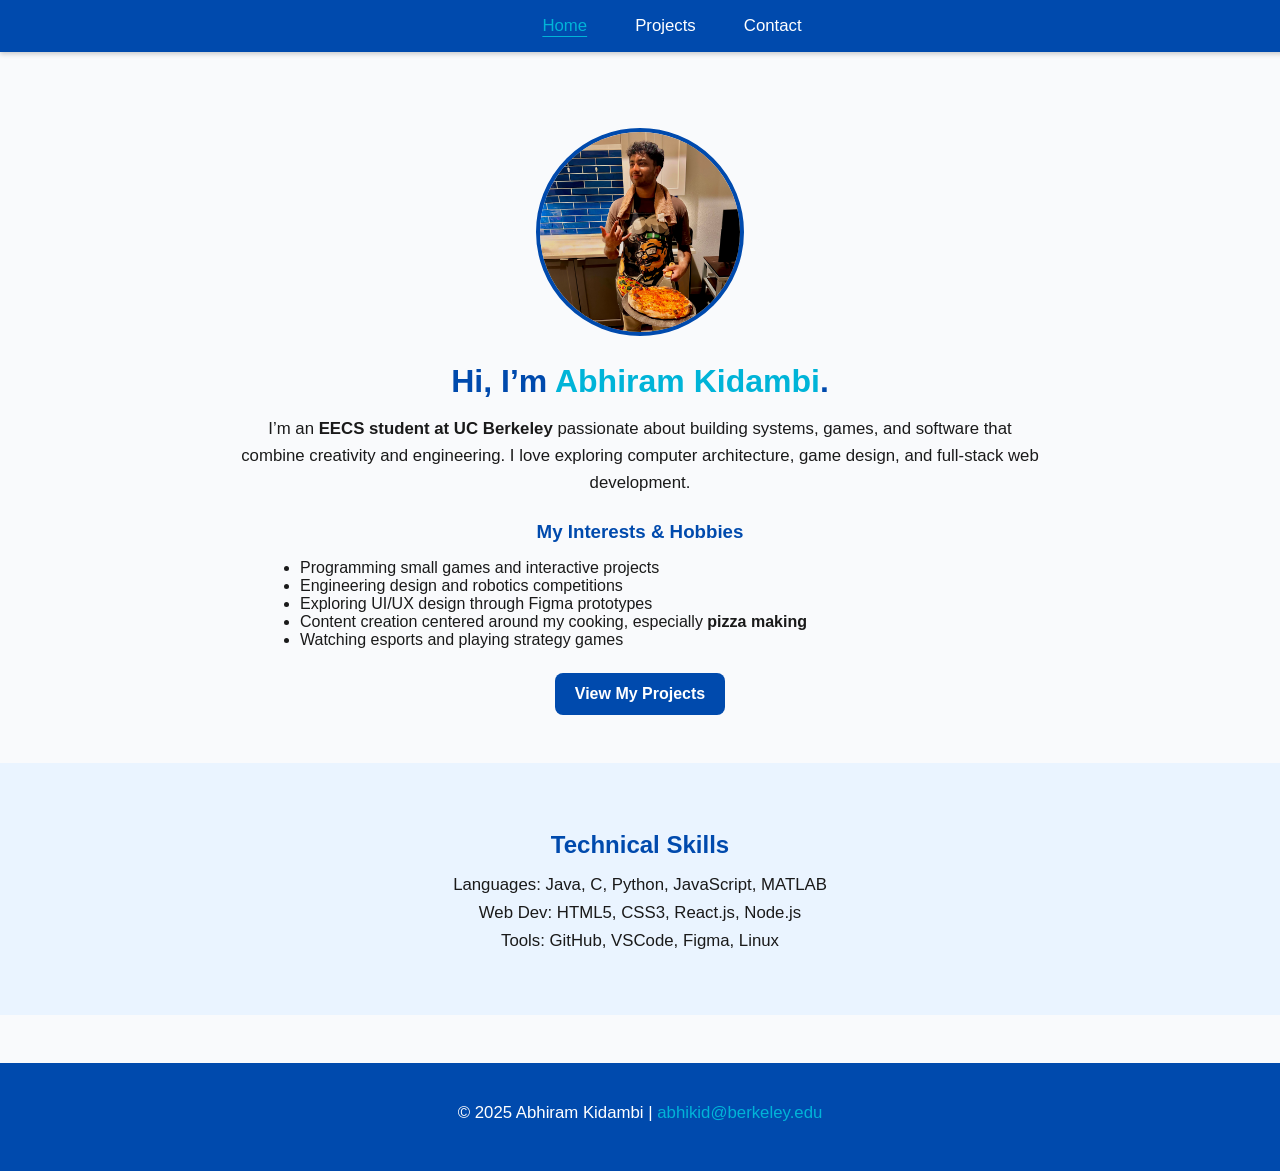
==== index.html @ d65a4973 "Initial commit - Personal Website" ====
<!DOCTYPE html>
<html lang="en">
<head>
  <meta charset="UTF-8" />
  <meta name="viewport" content="width=device-width, initial-scale=1.0" />
  <meta name="description" content="Abhiram Kidambi - Personal Portfolio and Projects" />
  <title>Abhiram Kidambi | Home</title>
  <link rel="stylesheet" href="style.css" />
  <script defer src="script.js"></script>
</head>

<body>
  <!-- Header and Navigation -->
  <header>
    <nav>
      <a href="index.html" class="active">Home</a>
      <a href="projects.html">Projects</a>
      <a href="contact.html">Contact</a>
    </nav>
  </header>

  <!-- Introduction Section -->
  <section id="intro">
    <div class="intro-container">
      <img src="assets/profile.jpeg" alt="Abhiram Kidambi" class="profile-pic" />
      <h1>Hi, I’m <span class="highlight">Abhiram Kidambi</span>.</h1>
      <p>
        I’m an <strong>EECS student at UC Berkeley</strong> passionate about building systems, games, and software that combine 
        creativity and engineering. I love exploring computer architecture, game design, and full-stack web development.
      </p>

      <h3>My Interests & Hobbies</h3>
      <ul>
        <li>Programming small games and interactive projects</li>
        <li>Engineering design and robotics competitions</li>
        <li>Exploring UI/UX design through Figma prototypes</li>
        <li>Content creation centered around my cooking, especially <strong>pizza making</strong></li>
        <li>Watching esports and playing strategy games</li>
      </ul>

      <a href="projects.html" class="button">View My Projects</a>
    </div>
  </section>

  <!-- Skills Section -->
  <section id="skills">
    <h2>Technical Skills</h2>
    <ul>
      <li>Languages: Java, C, Python, JavaScript, MATLAB</li>
      <li>Web Dev: HTML5, CSS3, React.js, Node.js</li>
      <li>Tools: GitHub, VSCode, Figma, Linux</li>
    </ul>
  </section>

  <!-- Footer -->
  <footer>
    <p>© 2025 Abhiram Kidambi | <a href="mailto:abhikid@berkeley.edu">abhikid@berkeley.edu</a></p>
  </footer>
</body>
</html>
---- style.css ----
/* -------------------------------
   GLOBAL STYLES
---------------------------------*/
body {
  font-family: "Inter", Arial, sans-serif;
  margin: 0;
  padding: 0;
  background-color: #f9fafc;
  color: #1a1a1a;
  padding-top: 80px; /* space for fixed nav */
}

/* General links */
a {
  text-decoration: none;
  color: inherit;
}

/* Accent color highlight */
.highlight {
  color: #00b4d8;
}

/* -------------------------------
   NAVBAR (Fixed)
---------------------------------*/
header {
  background-color: #004aad;
  position: fixed;
  top: 0;
  left: 0;
  width: 100%;
  padding: 1rem 2rem;
  z-index: 1000;
  box-shadow: 0 2px 5px rgba(0, 0, 0, 0.2);
}

nav {
  display: flex;
  justify-content: center;
  align-items: center;
}

nav a {
  color: white;
  margin: 0 1.5rem;
  font-weight: 500;
  font-size: 1.05rem;
}

nav a.active,
nav a:hover {
  text-decoration: underline;
  text-underline-offset: 5px;
  color: #00b4d8;
}

/* -------------------------------
   INTRO SECTION
---------------------------------*/
#intro {
  text-align: center;
  padding: 3rem 1rem;
}

.intro-container {
  max-width: 800px;
  margin: auto;
}

.profile-pic {
  display: block;
  margin: 0 auto 1.5rem auto;
  width: 200px;
  height: 200px;
  object-fit: cover;
  border-radius: 50%;
  border: 4px solid #004aad;
}

/* Headings */
h1, h2, h3 {
  color: #004aad;
  font-weight: 700;
  margin-bottom: 0.75rem;
}

h1 {
  font-size: 2rem;
}

p {
  line-height: 1.6;
  margin-bottom: 1.5rem;
  font-size: 1.05rem;
}

/* Interests list and button layout fix */
#intro ul {
  display: block; /* ensure button sits below list */
  max-width: 700px;
  margin: 1rem auto 1.5rem;
  text-align: left;
  list-style-type: disc;
  padding-left: 1.25rem;
}

#intro .button {
  display: block;
  width: max-content;
  margin: 0.5rem auto 0;
  background-color: #004aad;
  color: white;
  padding: 0.75rem 1.25rem;
  border-radius: 8px;
  font-weight: 600;
  transition: all 0.2s ease-in-out;
}

#intro .button:hover {
  background-color: #00b4d8;
  transform: translateY(-2px);
}

/* -------------------------------
   SKILLS SECTION
---------------------------------*/
#skills {
  background-color: #eaf4ff;
  padding: 3rem 2rem;
  text-align: center;
}

#skills ul {
  list-style-type: none;
  padding: 0;
}

#skills li {
  margin: 0.5rem 0;
  font-size: 1.05rem;
}

/* -------------------------------
   PROJECTS SECTION
---------------------------------*/
#projects {
  padding: 3rem 2rem;
  text-align: center;
}

.project {
  margin-bottom: 2.5rem;
}

.project img {
  width: 100%;
  max-width: 600px;
  border-radius: 10px;
  margin-top: 1rem;
  box-shadow: 0 4px 10px rgba(0, 0, 0, 0.1);
}

/* -------------------------------
   CONTACT SECTION
---------------------------------*/
#contact {
  padding: 3rem 2rem;
  text-align: center;
  max-width: 700px;
  margin: auto;
}

form {
  display: flex;
  flex-direction: column;
  gap: 1rem;
  margin-top: 1.5rem;
}

label {
  font-weight: 600;
  color: #004aad;
  text-align: left;
}

input,
textarea {
  padding: 0.75rem;
  border: 1px solid #ccc;
  border-radius: 6px;
  font-size: 1rem;
}

button {
  background-color: #004aad;
  color: white;
  border: none;
  border-radius: 6px;
  padding: 0.75rem;
  font-size: 1rem;
  cursor: pointer;
  transition: background 0.2s ease-in-out;
}

button:hover {
  background-color: #00b4d8;
}

.resume-link {
  text-align: center;
  margin-top: 2rem;
}

/* -------------------------------
   FOOTER
---------------------------------*/
footer {
  background-color: #004aad;
  color: white;
  text-align: center;
  padding: 1.25rem;
  margin-top: 3rem;
  font-size: 0.95rem;
}

footer a {
  color: #00b4d8;
  text-decoration: none;
}

footer a:hover {
  text-decoration: underline;
}

/* -------------------------------
   RESPONSIVE DESIGN
---------------------------------*/
@media (max-width: 768px) {
  nav {
    flex-direction: column;
    gap: 0.5rem;
  }

  nav a {
    font-size: 1rem;
  }

  .profile-pic {
    width: 160px;
    height: 160px;
  }

  h1 {
    font-size: 1.7rem;
  }

  #skills, #projects, #contact {
    padding: 2rem 1rem;
  }

  #intro ul {
    text-align: left;
    padding-left: 1.5rem;
  }
}
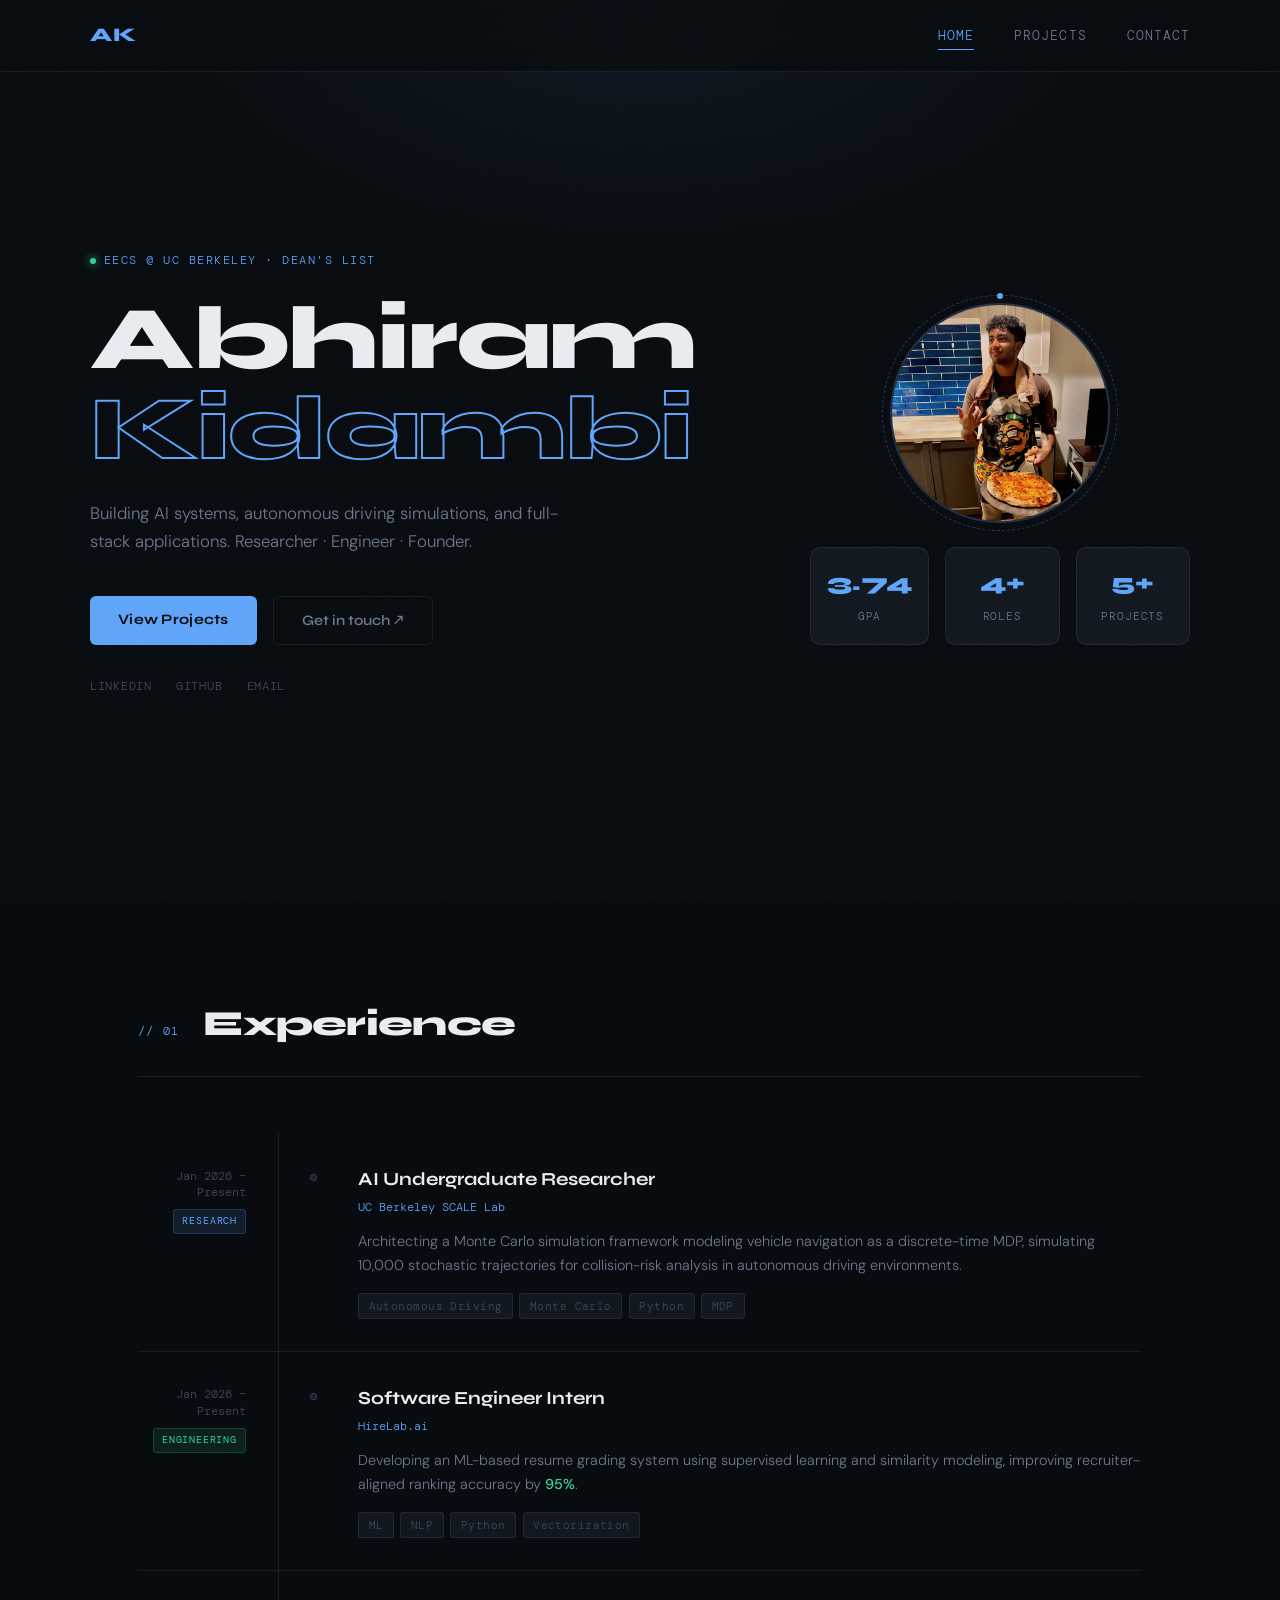
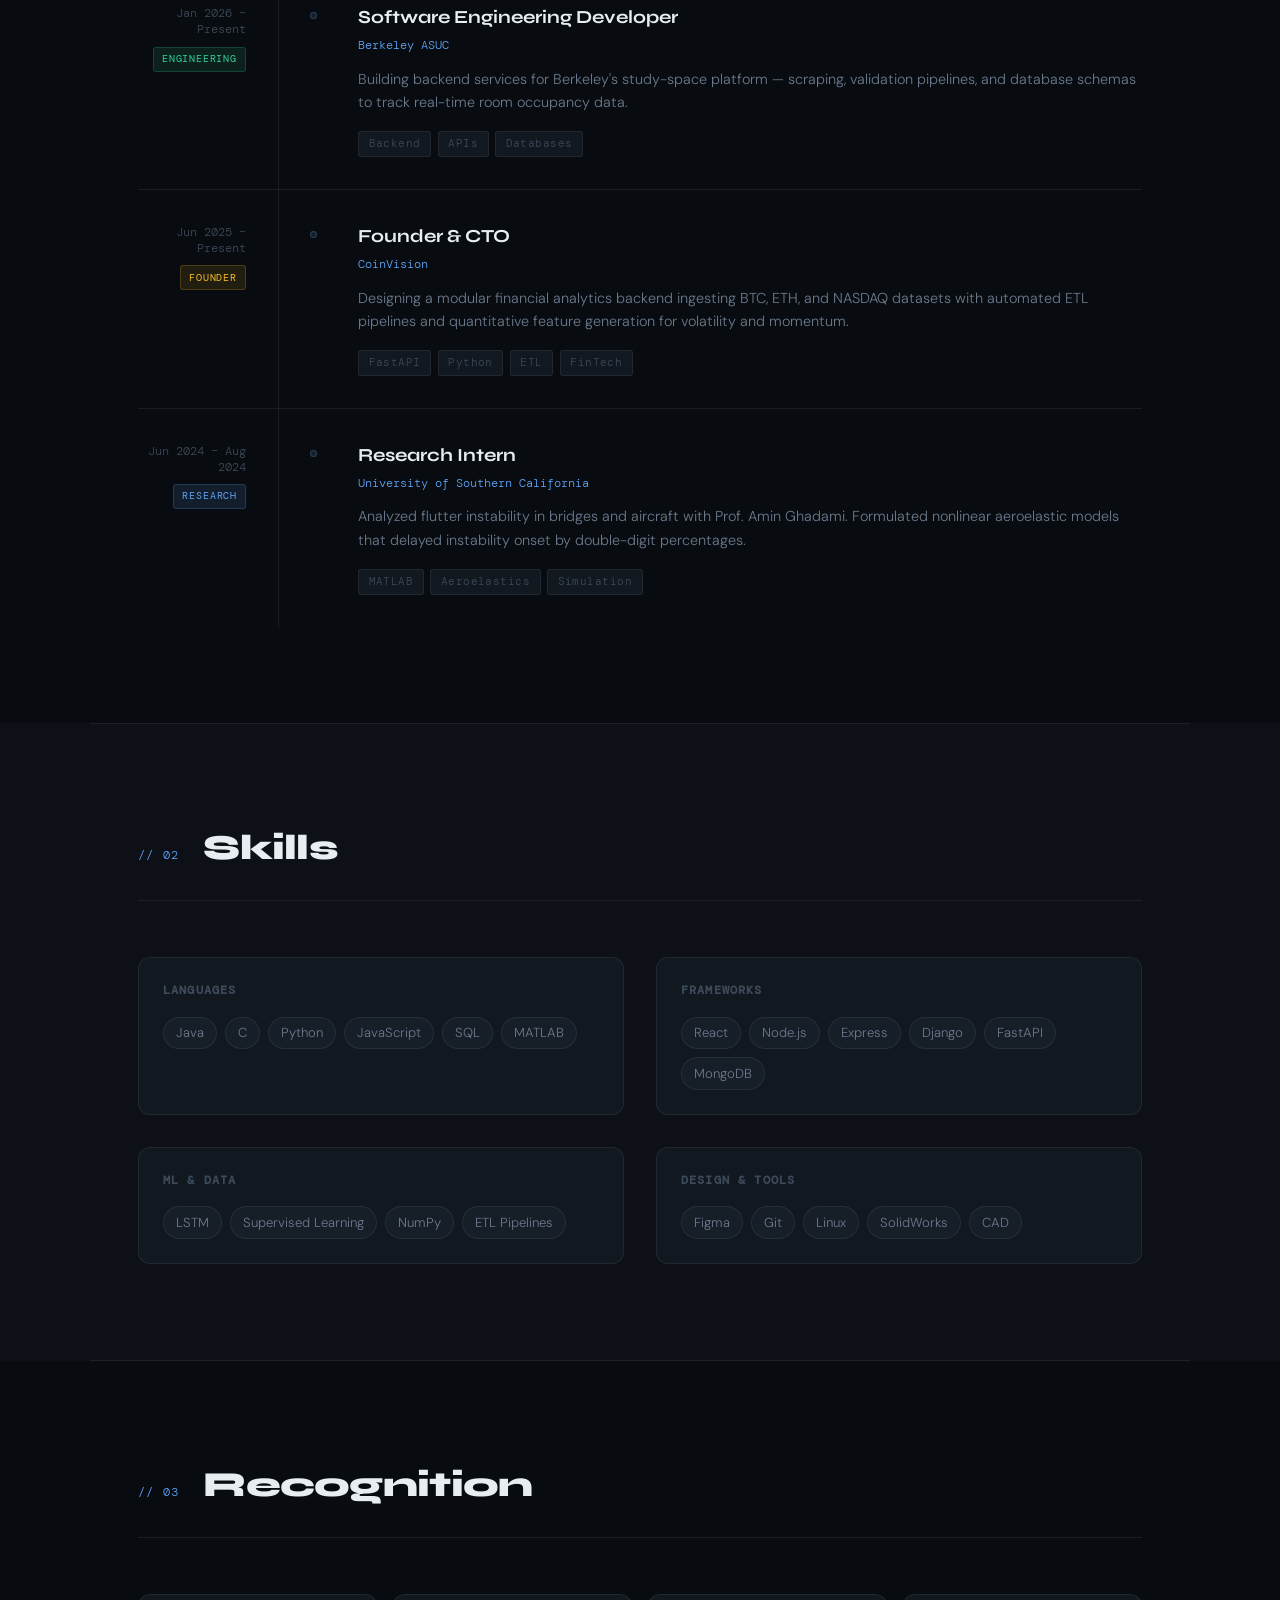
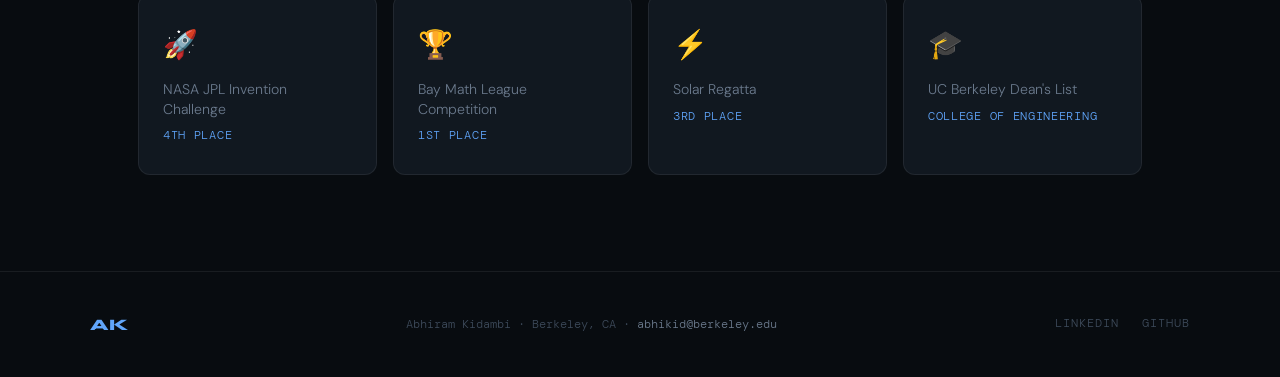
==== commit 15cf7a55: "redesigned" ====
--- a/index.html
+++ b/index.html
@@ -3,58 +3,189 @@
 <head>
   <meta charset="UTF-8" />
   <meta name="viewport" content="width=device-width, initial-scale=1.0" />
-  <meta name="description" content="Abhiram Kidambi - Personal Portfolio and Projects" />
-  <title>Abhiram Kidambi | Home</title>
+  <title>Abhiram Kidambi</title>
+  <link rel="preconnect" href="https://fonts.googleapis.com">
+  <link href="https://fonts.googleapis.com/css2?family=Syne:wght@400;600;700;800&family=DM+Mono:ital,wght@0,300;0,400;1,300&family=DM+Sans:opsz,wght@9..40,300;9..40,400;9..40,500&display=swap" rel="stylesheet">
   <link rel="stylesheet" href="style.css" />
-  <script defer src="script.js"></script>
 </head>
+<body>
+  <div class="grain"></div>
+  <div class="ambient-glow"></div>
 
-<body>
-  <!-- Header and Navigation -->
   <header>
     <nav>
-      <a href="index.html" class="active">Home</a>
-      <a href="projects.html">Projects</a>
-      <a href="contact.html">Contact</a>
+      <span class="nav-logo">AK</span>
+      <div class="nav-links">
+        <a href="index.html" class="active">Home</a>
+        <a href="projects.html">Projects</a>
+        <a href="contact.html">Contact</a>
+      </div>
     </nav>
   </header>
 
-  <!-- Introduction Section -->
-  <section id="intro">
-    <div class="intro-container">
-      <img src="assets/profile.jpeg" alt="Abhiram Kidambi" class="profile-pic" />
-      <h1>Hi, I’m <span class="highlight">Abhiram Kidambi</span>.</h1>
-      <p>
-        I’m an <strong>EECS student at UC Berkeley</strong> passionate about building systems, games, and software that combine 
-        creativity and engineering. I love exploring computer architecture, game design, and full-stack web development.
-      </p>
-
-      <h3>My Interests & Hobbies</h3>
-      <ul>
-        <li>Programming small games and interactive projects</li>
-        <li>Engineering design and robotics competitions</li>
-        <li>Exploring UI/UX design through Figma prototypes</li>
-        <li>Content creation centered around my cooking, especially <strong>pizza making</strong></li>
-        <li>Watching esports and playing strategy games</li>
-      </ul>
-
-      <a href="projects.html" class="button">View My Projects</a>
+  <section id="hero">
+    <div class="hero-inner">
+      <div class="hero-left">
+        <p class="eyebrow"><span class="dot"></span> EECS @ UC Berkeley · Dean's List</p>
+        <h1>Abhiram<br><span class="outline-text">Kidambi</span></h1>
+        <p class="hero-sub">Building AI systems, autonomous driving simulations, and full-stack applications. Researcher · Engineer · Founder.</p>
+        <div class="hero-cta">
+          <a href="projects.html" class="btn-primary">View Projects</a>
+          <a href="contact.html" class="btn-ghost">Get in touch ↗</a>
+        </div>
+        <div class="hero-links">
+          <a href="https://linkedin.com/in/abhi-kidambi" target="_blank">LinkedIn</a>
+          <a href="https://github.com/abhikid" target="_blank">GitHub</a>
+          <a href="mailto:abhikid@berkeley.edu">Email</a>
+        </div>
+      </div>
+      <div class="hero-right">
+        <div class="profile-wrapper">
+          <img src="assets/profile.jpeg" alt="Abhiram Kidambi" class="profile-pic" />
+          <div class="profile-ring"></div>
+        </div>
+        <div class="stat-cards">
+          <div class="stat">
+            <span class="stat-num">3.74</span>
+            <span class="stat-label">GPA</span>
+          </div>
+          <div class="stat">
+            <span class="stat-num">4+</span>
+            <span class="stat-label">Roles</span>
+          </div>
+          <div class="stat">
+            <span class="stat-num">5+</span>
+            <span class="stat-label">Projects</span>
+          </div>
+        </div>
+      </div>
     </div>
   </section>
 
-  <!-- Skills Section -->
-  <section id="skills">
-    <h2>Technical Skills</h2>
-    <ul>
-      <li>Languages: Java, C, Python, JavaScript, MATLAB</li>
-      <li>Web Dev: HTML5, CSS3, React.js, Node.js</li>
-      <li>Tools: GitHub, VSCode, Figma, Linux</li>
-    </ul>
+  <section id="experience">
+    <div class="section-inner">
+      <div class="section-header">
+        <span class="section-tag">// 01</span>
+        <h2>Experience</h2>
+      </div>
+      <div class="timeline">
+        <div class="timeline-item">
+          <div class="timeline-meta">
+            <span class="tl-date">Jan 2026 – Present</span>
+            <span class="tl-type research">Research</span>
+          </div>
+          <div class="timeline-content">
+            <h3>AI Undergraduate Researcher</h3>
+            <p class="tl-org">UC Berkeley SCALE Lab</p>
+            <p class="tl-desc">Architecting a Monte Carlo simulation framework modeling vehicle navigation as a discrete-time MDP, simulating 10,000 stochastic trajectories for collision-risk analysis in autonomous driving environments.</p>
+            <div class="tl-tags"><span>Autonomous Driving</span><span>Monte Carlo</span><span>Python</span><span>MDP</span></div>
+          </div>
+        </div>
+        <div class="timeline-item">
+          <div class="timeline-meta">
+            <span class="tl-date">Jan 2026 – Present</span>
+            <span class="tl-type engineering">Engineering</span>
+          </div>
+          <div class="timeline-content">
+            <h3>Software Engineer Intern</h3>
+            <p class="tl-org">HireLab.ai</p>
+            <p class="tl-desc">Developing an ML-based resume grading system using supervised learning and similarity modeling, improving recruiter-aligned ranking accuracy by <strong>95%</strong>.</p>
+            <div class="tl-tags"><span>ML</span><span>NLP</span><span>Python</span><span>Vectorization</span></div>
+          </div>
+        </div>
+        <div class="timeline-item">
+          <div class="timeline-meta">
+            <span class="tl-date">Jan 2026 – Present</span>
+            <span class="tl-type engineering">Engineering</span>
+          </div>
+          <div class="timeline-content">
+            <h3>Software Engineering Developer</h3>
+            <p class="tl-org">Berkeley ASUC</p>
+            <p class="tl-desc">Building backend services for Berkeley's study-space platform — scraping, validation pipelines, and database schemas to track real-time room occupancy data.</p>
+            <div class="tl-tags"><span>Backend</span><span>APIs</span><span>Databases</span></div>
+          </div>
+        </div>
+        <div class="timeline-item">
+          <div class="timeline-meta">
+            <span class="tl-date">Jun 2025 – Present</span>
+            <span class="tl-type founder">Founder</span>
+          </div>
+          <div class="timeline-content">
+            <h3>Founder & CTO</h3>
+            <p class="tl-org">CoinVision</p>
+            <p class="tl-desc">Designing a modular financial analytics backend ingesting BTC, ETH, and NASDAQ datasets with automated ETL pipelines and quantitative feature generation for volatility and momentum.</p>
+            <div class="tl-tags"><span>FastAPI</span><span>Python</span><span>ETL</span><span>FinTech</span></div>
+          </div>
+        </div>
+        <div class="timeline-item">
+          <div class="timeline-meta">
+            <span class="tl-date">Jun 2024 – Aug 2024</span>
+            <span class="tl-type research">Research</span>
+          </div>
+          <div class="timeline-content">
+            <h3>Research Intern</h3>
+            <p class="tl-org">University of Southern California</p>
+            <p class="tl-desc">Analyzed flutter instability in bridges and aircraft with Prof. Amin Ghadami. Formulated nonlinear aeroelastic models that delayed instability onset by double-digit percentages.</p>
+            <div class="tl-tags"><span>MATLAB</span><span>Aeroelastics</span><span>Simulation</span></div>
+          </div>
+        </div>
+      </div>
+    </div>
   </section>
 
-  <!-- Footer -->
+  <section id="skills">
+    <div class="section-inner">
+      <div class="section-header">
+        <span class="section-tag">// 02</span>
+        <h2>Skills</h2>
+      </div>
+      <div class="skills-grid">
+        <div class="skill-group">
+          <h4>Languages</h4>
+          <div class="skill-pills"><span>Java</span><span>C</span><span>Python</span><span>JavaScript</span><span>SQL</span><span>MATLAB</span></div>
+        </div>
+        <div class="skill-group">
+          <h4>Frameworks</h4>
+          <div class="skill-pills"><span>React</span><span>Node.js</span><span>Express</span><span>Django</span><span>FastAPI</span><span>MongoDB</span></div>
+        </div>
+        <div class="skill-group">
+          <h4>ML & Data</h4>
+          <div class="skill-pills"><span>LSTM</span><span>Supervised Learning</span><span>NumPy</span><span>ETL Pipelines</span></div>
+        </div>
+        <div class="skill-group">
+          <h4>Design & Tools</h4>
+          <div class="skill-pills"><span>Figma</span><span>Git</span><span>Linux</span><span>SolidWorks</span><span>CAD</span></div>
+        </div>
+      </div>
+    </div>
+  </section>
+
+  <section id="awards">
+    <div class="section-inner">
+      <div class="section-header">
+        <span class="section-tag">// 03</span>
+        <h2>Recognition</h2>
+      </div>
+      <div class="awards-row">
+        <div class="award-card"><span class="award-icon">🚀</span><p>NASA JPL Invention Challenge</p><span class="award-place">4th Place</span></div>
+        <div class="award-card"><span class="award-icon">🏆</span><p>Bay Math League Competition</p><span class="award-place">1st Place</span></div>
+        <div class="award-card"><span class="award-icon">⚡</span><p>Solar Regatta</p><span class="award-place">3rd Place</span></div>
+        <div class="award-card"><span class="award-icon">🎓</span><p>UC Berkeley Dean's List</p><span class="award-place">College of Engineering</span></div>
+      </div>
+    </div>
+  </section>
+
   <footer>
-    <p>© 2025 Abhiram Kidambi | <a href="mailto:abhikid@berkeley.edu">abhikid@berkeley.edu</a></p>
+    <div class="footer-inner">
+      <span class="footer-logo">AK</span>
+      <p>Abhiram Kidambi · Berkeley, CA · <a href="mailto:abhikid@berkeley.edu">abhikid@berkeley.edu</a></p>
+      <div class="footer-links">
+        <a href="https://linkedin.com/in/abhi-kidambi" target="_blank">LinkedIn</a>
+        <a href="https://github.com/abhikid" target="_blank">GitHub</a>
+      </div>
+    </div>
   </footer>
+
+  <script src="script.js"></script>
 </body>
 </html>
--- a/style.css
+++ b/style.css
@@ -1,266 +1,925 @@
-/* -------------------------------
-   GLOBAL STYLES
----------------------------------*/
+/* =====================================
+   DESIGN SYSTEM
+===================================== */
+:root {
+  --bg: #080c10;
+  --bg2: #0d1117;
+  --surface: #111820;
+  --surface2: #161e28;
+  --border: rgba(255,255,255,0.07);
+  --border-accent: rgba(96,165,250,0.25);
+  --text: #e8edf2;
+  --text-muted: #6b7a8d;
+  --text-dim: #3d4a5a;
+  --accent: #60a5fa;
+  --accent2: #38bdf8;
+  --accent-green: #34d399;
+  --accent-amber: #fbbf24;
+  --accent-rose: #f87171;
+  --font-display: 'Syne', sans-serif;
+  --font-mono: 'DM Mono', monospace;
+  --font-body: 'DM Sans', sans-serif;
+}
+
+/* =====================================
+   RESET & BASE
+===================================== */
+*, *::before, *::after { box-sizing: border-box; margin: 0; padding: 0; }
+
+html { scroll-behavior: smooth; }
+
 body {
-  font-family: "Inter", Arial, sans-serif;
-  margin: 0;
-  padding: 0;
-  background-color: #f9fafc;
-  color: #1a1a1a;
-  padding-top: 80px; /* space for fixed nav */
-}
-
-/* General links */
-a {
-  text-decoration: none;
-  color: inherit;
-}
-
-/* Accent color highlight */
-.highlight {
-  color: #00b4d8;
-}
-
-/* -------------------------------
-   NAVBAR (Fixed)
----------------------------------*/
+  font-family: var(--font-body);
+  background-color: var(--bg);
+  color: var(--text);
+  line-height: 1.6;
+  font-weight: 300;
+  overflow-x: hidden;
+}
+
+a { text-decoration: none; color: inherit; }
+
+/* =====================================
+   TEXTURE & AMBIENCE
+===================================== */
+.grain {
+  position: fixed;
+  inset: 0;
+  pointer-events: none;
+  z-index: 9999;
+  opacity: 0.025;
+  background-image: url("data:image/svg+xml,%3Csvg viewBox='0 0 512 512' xmlns='http://www.w3.org/2000/svg'%3E%3Cfilter id='noise'%3E%3CfeTurbulence type='fractalNoise' baseFrequency='0.9' numOctaves='4' stitchTiles='stitch'/%3E%3C/filter%3E%3Crect width='100%25' height='100%25' filter='url(%23noise)'/%3E%3C/svg%3E");
+}
+
+.ambient-glow {
+  position: fixed;
+  top: -30vh;
+  left: 50%;
+  transform: translateX(-50%);
+  width: 80vw;
+  height: 60vh;
+  background: radial-gradient(ellipse, rgba(96,165,250,0.08) 0%, transparent 70%);
+  pointer-events: none;
+  z-index: 0;
+}
+
+/* =====================================
+   NAV
+===================================== */
 header {
-  background-color: #004aad;
   position: fixed;
   top: 0;
   left: 0;
+  right: 0;
+  z-index: 1000;
+  padding: 1.25rem 3rem;
+  background: rgba(8, 12, 16, 0.8);
+  backdrop-filter: blur(16px);
+  border-bottom: 1px solid var(--border);
+}
+
+nav {
+  display: flex;
+  justify-content: space-between;
+  align-items: center;
+  max-width: 1100px;
+  margin: 0 auto;
+}
+
+.nav-logo {
+  font-family: var(--font-display);
+  font-weight: 800;
+  font-size: 1.2rem;
+  color: var(--accent);
+  letter-spacing: 0.05em;
+  cursor: default;
+}
+
+a.nav-logo { cursor: pointer; }
+
+.nav-links { display: flex; gap: 2.5rem; }
+
+.nav-links a {
+  font-family: var(--font-mono);
+  font-size: 0.82rem;
+  color: var(--text-muted);
+  letter-spacing: 0.08em;
+  text-transform: uppercase;
+  transition: color 0.2s;
+}
+
+.nav-links a:hover,
+.nav-links a.active { color: var(--accent); }
+
+.nav-links a.active {
+  position: relative;
+}
+.nav-links a.active::after {
+  content: '';
+  position: absolute;
+  bottom: -4px;
+  left: 0;
+  right: 0;
+  height: 1px;
+  background: var(--accent);
+}
+
+/* =====================================
+   HERO SECTION
+===================================== */
+#hero {
+  min-height: 100vh;
+  display: flex;
+  align-items: center;
+  padding: 8rem 3rem 5rem;
+  position: relative;
+}
+
+.hero-inner {
+  max-width: 1100px;
+  margin: 0 auto;
   width: 100%;
-  padding: 1rem 2rem;
-  z-index: 1000;
-  box-shadow: 0 2px 5px rgba(0, 0, 0, 0.2);
-}
-
-nav {
-  display: flex;
-  justify-content: center;
+  display: grid;
+  grid-template-columns: 1fr 380px;
+  gap: 5rem;
   align-items: center;
 }
 
-nav a {
-  color: white;
-  margin: 0 1.5rem;
-  font-weight: 500;
+.eyebrow {
+  font-family: var(--font-mono);
+  font-size: 0.78rem;
+  color: var(--accent);
+  letter-spacing: 0.12em;
+  text-transform: uppercase;
+  display: flex;
+  align-items: center;
+  gap: 0.5rem;
+  margin-bottom: 1.5rem;
+  opacity: 0;
+  animation: fadeUp 0.7s 0.1s forwards;
+}
+
+.dot {
+  width: 6px;
+  height: 6px;
+  border-radius: 50%;
+  background: var(--accent-green);
+  box-shadow: 0 0 8px var(--accent-green);
+  animation: pulse 2s infinite;
+}
+
+@keyframes pulse {
+  0%, 100% { opacity: 1; transform: scale(1); }
+  50% { opacity: 0.5; transform: scale(0.8); }
+}
+
+h1 {
+  font-family: var(--font-display);
+  font-size: clamp(3.5rem, 7vw, 6rem);
+  font-weight: 800;
+  line-height: 1;
+  letter-spacing: -0.02em;
+  margin-bottom: 1.5rem;
+  opacity: 0;
+  animation: fadeUp 0.7s 0.2s forwards;
+}
+
+.outline-text {
+  -webkit-text-stroke: 2px var(--accent);
+  color: transparent;
+}
+
+.hero-sub {
   font-size: 1.05rem;
-}
-
-nav a.active,
-nav a:hover {
-  text-decoration: underline;
-  text-underline-offset: 5px;
-  color: #00b4d8;
-}
-
-/* -------------------------------
-   INTRO SECTION
----------------------------------*/
-#intro {
-  text-align: center;
-  padding: 3rem 1rem;
-}
-
-.intro-container {
-  max-width: 800px;
-  margin: auto;
+  color: var(--text-muted);
+  max-width: 500px;
+  line-height: 1.7;
+  margin-bottom: 2.5rem;
+  opacity: 0;
+  animation: fadeUp 0.7s 0.3s forwards;
+}
+
+.hero-cta {
+  display: flex;
+  gap: 1rem;
+  margin-bottom: 2rem;
+  opacity: 0;
+  animation: fadeUp 0.7s 0.4s forwards;
+}
+
+.btn-primary {
+  display: inline-block;
+  padding: 0.75rem 1.75rem;
+  background: var(--accent);
+  color: var(--bg);
+  font-family: var(--font-display);
+  font-weight: 700;
+  font-size: 0.9rem;
+  border-radius: 6px;
+  transition: all 0.2s;
+  border: none;
+  cursor: pointer;
+  letter-spacing: 0.02em;
+}
+.btn-primary:hover {
+  background: var(--accent2);
+  transform: translateY(-2px);
+  box-shadow: 0 8px 24px rgba(96,165,250,0.3);
+}
+.btn-primary.full-width { width: 100%; text-align: center; }
+
+.btn-ghost {
+  display: inline-block;
+  padding: 0.75rem 1.75rem;
+  background: transparent;
+  color: var(--text-muted);
+  font-family: var(--font-display);
+  font-weight: 600;
+  font-size: 0.9rem;
+  border-radius: 6px;
+  border: 1px solid var(--border);
+  transition: all 0.2s;
+}
+.btn-ghost:hover {
+  border-color: var(--accent);
+  color: var(--accent);
+  transform: translateY(-2px);
+}
+
+.hero-links {
+  display: flex;
+  gap: 1.5rem;
+  opacity: 0;
+  animation: fadeUp 0.7s 0.5s forwards;
+}
+.hero-links a {
+  font-family: var(--font-mono);
+  font-size: 0.78rem;
+  color: var(--text-dim);
+  letter-spacing: 0.06em;
+  text-transform: uppercase;
+  transition: color 0.2s;
+  position: relative;
+}
+.hero-links a::after {
+  content: '';
+  position: absolute;
+  bottom: -2px;
+  left: 0;
+  right: 0;
+  height: 1px;
+  background: var(--accent);
+  transform: scaleX(0);
+  transition: transform 0.2s;
+}
+.hero-links a:hover { color: var(--accent); }
+.hero-links a:hover::after { transform: scaleX(1); }
+
+/* Profile */
+.hero-right {
+  display: flex;
+  flex-direction: column;
+  align-items: center;
+  gap: 1.5rem;
+  opacity: 0;
+  animation: fadeIn 0.9s 0.4s forwards;
+}
+
+.profile-wrapper {
+  position: relative;
+  width: 220px;
+  height: 220px;
 }
 
 .profile-pic {
-  display: block;
-  margin: 0 auto 1.5rem auto;
-  width: 200px;
-  height: 200px;
+  width: 220px;
+  height: 220px;
   object-fit: cover;
   border-radius: 50%;
-  border: 4px solid #004aad;
-}
-
-/* Headings */
-h1, h2, h3 {
-  color: #004aad;
+  border: 2px solid var(--border-accent);
+  position: relative;
+  z-index: 1;
+  filter: grayscale(15%);
+}
+
+.profile-ring {
+  position: absolute;
+  inset: -8px;
+  border-radius: 50%;
+  border: 1px dashed rgba(96,165,250,0.3);
+  animation: spin 20s linear infinite;
+}
+.profile-ring::before {
+  content: '';
+  position: absolute;
+  top: -3px;
+  left: 50%;
+  width: 6px;
+  height: 6px;
+  background: var(--accent);
+  border-radius: 50%;
+  transform: translateX(-50%);
+}
+
+@keyframes spin { from { transform: rotate(0deg); } to { transform: rotate(360deg); } }
+
+.stat-cards {
+  display: flex;
+  gap: 1rem;
+  width: 100%;
+}
+
+.stat {
+  flex: 1;
+  background: var(--surface);
+  border: 1px solid var(--border);
+  border-radius: 10px;
+  padding: 1rem;
+  text-align: center;
+  transition: border-color 0.2s;
+}
+.stat:hover { border-color: var(--border-accent); }
+
+.stat-num {
+  display: block;
+  font-family: var(--font-display);
+  font-weight: 800;
+  font-size: 1.5rem;
+  color: var(--accent);
+}
+.stat-label {
+  font-family: var(--font-mono);
+  font-size: 0.68rem;
+  color: var(--text-muted);
+  text-transform: uppercase;
+  letter-spacing: 0.08em;
+}
+
+/* =====================================
+   SECTIONS (SHARED)
+===================================== */
+section { position: relative; z-index: 1; }
+
+.section-inner {
+  max-width: 1100px;
+  margin: 0 auto;
+  padding: 6rem 3rem;
+}
+
+.section-header {
+  display: flex;
+  align-items: baseline;
+  gap: 1.5rem;
+  margin-bottom: 3.5rem;
+  padding-bottom: 1.5rem;
+  border-bottom: 1px solid var(--border);
+}
+
+.section-tag {
+  font-family: var(--font-mono);
+  font-size: 0.78rem;
+  color: var(--accent);
+  letter-spacing: 0.1em;
+}
+
+.section-header h2 {
+  font-family: var(--font-display);
+  font-size: 2.2rem;
+  font-weight: 800;
+  letter-spacing: -0.02em;
+  color: var(--text);
+}
+
+/* =====================================
+   TIMELINE
+===================================== */
+.timeline {
+  display: flex;
+  flex-direction: column;
+  gap: 0;
+  position: relative;
+}
+
+.timeline::before {
+  content: '';
+  position: absolute;
+  left: 140px;
+  top: 0;
+  bottom: 0;
+  width: 1px;
+  background: var(--border);
+}
+
+.timeline-item {
+  display: grid;
+  grid-template-columns: 140px 1fr;
+  gap: 0 2.5rem;
+  padding: 2rem 0;
+  border-bottom: 1px solid var(--border);
+  transition: background 0.2s;
+}
+.timeline-item:last-child { border-bottom: none; }
+
+.timeline-meta {
+  display: flex;
+  flex-direction: column;
+  gap: 0.5rem;
+  padding-top: 0.2rem;
+  align-items: flex-end;
+  padding-right: 2rem;
+}
+
+.tl-date {
+  font-family: var(--font-mono);
+  font-size: 0.72rem;
+  color: var(--text-dim);
+  text-align: right;
+  line-height: 1.4;
+}
+
+.tl-type {
+  font-family: var(--font-mono);
+  font-size: 0.65rem;
+  padding: 0.2rem 0.5rem;
+  border-radius: 3px;
+  text-transform: uppercase;
+  letter-spacing: 0.08em;
+  font-weight: 400;
+}
+.tl-type.research { background: rgba(96,165,250,0.12); color: var(--accent); border: 1px solid rgba(96,165,250,0.2); }
+.tl-type.engineering { background: rgba(52,211,153,0.1); color: var(--accent-green); border: 1px solid rgba(52,211,153,0.2); }
+.tl-type.founder { background: rgba(251,191,36,0.1); color: var(--accent-amber); border: 1px solid rgba(251,191,36,0.2); }
+
+.timeline-content {
+  padding-left: 2.5rem;
+  position: relative;
+}
+.timeline-content::before {
+  content: '';
+  position: absolute;
+  left: -0.5rem;
+  top: 0.55rem;
+  width: 7px;
+  height: 7px;
+  border-radius: 50%;
+  background: var(--surface2);
+  border: 1px solid var(--border-accent);
+}
+
+.timeline-content h3 {
+  font-family: var(--font-display);
+  font-size: 1.15rem;
   font-weight: 700;
+  color: var(--text);
+  margin-bottom: 0.2rem;
+}
+.tl-org {
+  font-family: var(--font-mono);
+  font-size: 0.78rem;
+  color: var(--accent);
   margin-bottom: 0.75rem;
 }
-
-h1 {
-  font-size: 2rem;
-}
-
-p {
+.tl-desc {
+  font-size: 0.9rem;
+  color: var(--text-muted);
+  line-height: 1.65;
+  margin-bottom: 1rem;
+}
+.tl-desc strong { color: var(--accent-green); font-weight: 500; }
+
+.tl-tags {
+  display: flex;
+  flex-wrap: wrap;
+  gap: 0.4rem;
+}
+.tl-tags span {
+  font-family: var(--font-mono);
+  font-size: 0.68rem;
+  color: var(--text-dim);
+  background: var(--surface);
+  border: 1px solid var(--border);
+  padding: 0.2rem 0.6rem;
+  border-radius: 3px;
+  letter-spacing: 0.04em;
+}
+
+/* =====================================
+   SKILLS
+===================================== */
+#skills { background: var(--bg2); }
+#skills .section-inner { border-top: 1px solid var(--border); border-bottom: 1px solid var(--border); }
+
+.skills-grid {
+  display: grid;
+  grid-template-columns: repeat(2, 1fr);
+  gap: 2rem;
+}
+
+.skill-group {
+  background: var(--surface);
+  border: 1px solid var(--border);
+  border-radius: 12px;
+  padding: 1.5rem;
+  transition: border-color 0.2s;
+}
+.skill-group:hover { border-color: var(--border-accent); }
+
+.skill-group h4 {
+  font-family: var(--font-mono);
+  font-size: 0.72rem;
+  color: var(--text-dim);
+  text-transform: uppercase;
+  letter-spacing: 0.1em;
+  margin-bottom: 1rem;
+}
+
+.skill-pills {
+  display: flex;
+  flex-wrap: wrap;
+  gap: 0.5rem;
+}
+
+.skill-pills span {
+  font-family: var(--font-body);
+  font-size: 0.82rem;
+  color: var(--text-muted);
+  background: var(--surface2);
+  border: 1px solid var(--border);
+  padding: 0.3rem 0.75rem;
+  border-radius: 100px;
+  transition: all 0.15s;
+}
+.skill-pills span:hover {
+  color: var(--accent);
+  border-color: var(--border-accent);
+  background: rgba(96,165,250,0.06);
+}
+
+/* =====================================
+   AWARDS
+===================================== */
+.awards-row {
+  display: grid;
+  grid-template-columns: repeat(4, 1fr);
+  gap: 1rem;
+}
+
+.award-card {
+  background: var(--surface);
+  border: 1px solid var(--border);
+  border-radius: 12px;
+  padding: 1.75rem 1.5rem;
+  display: flex;
+  flex-direction: column;
+  gap: 0.5rem;
+  transition: all 0.2s;
+}
+.award-card:hover {
+  border-color: var(--border-accent);
+  transform: translateY(-2px);
+}
+
+.award-icon { font-size: 1.75rem; margin-bottom: 0.25rem; }
+
+.award-card p {
+  font-size: 0.88rem;
+  color: var(--text-muted);
+  line-height: 1.4;
+}
+
+.award-place {
+  font-family: var(--font-mono);
+  font-size: 0.72rem;
+  color: var(--accent);
+  text-transform: uppercase;
+  letter-spacing: 0.06em;
+}
+
+/* =====================================
+   PROJECTS PAGE
+===================================== */
+#projects-page { padding-top: 80px; }
+
+.page-hero {
+  padding: 5rem 0 4rem;
+}
+.page-hero h1 {
+  font-family: var(--font-display);
+  font-size: clamp(3rem, 6vw, 5rem);
+  font-weight: 800;
+  letter-spacing: -0.02em;
+  margin: 0.5rem 0 1rem;
+  opacity: 1;
+  animation: none;
+}
+.page-sub {
+  font-size: 1rem;
+  color: var(--text-muted);
+  max-width: 520px;
+}
+
+.projects-grid {
+  display: grid;
+  grid-template-columns: repeat(2, 1fr);
+  gap: 1.5rem;
+}
+
+.project-card.featured {
+  grid-column: span 2;
+  display: grid;
+  grid-template-columns: 1fr 1fr;
+}
+
+.project-card {
+  background: var(--surface);
+  border: 1px solid var(--border);
+  border-radius: 14px;
+  overflow: hidden;
+  transition: all 0.25s;
+}
+.project-card:hover {
+  border-color: var(--border-accent);
+  transform: translateY(-3px);
+  box-shadow: 0 16px 40px rgba(0,0,0,0.3);
+}
+
+.project-img-wrap {
+  position: relative;
+  overflow: hidden;
+  aspect-ratio: 16/9;
+}
+.project-card.featured .project-img-wrap {
+  aspect-ratio: auto;
+  height: 100%;
+}
+
+.project-img-wrap img {
+  width: 100%;
+  height: 100%;
+  object-fit: cover;
+  transition: transform 0.4s;
+  filter: brightness(0.85) saturate(0.9);
+}
+.project-card:hover .project-img-wrap img { transform: scale(1.04); }
+
+.project-overlay {
+  position: absolute;
+  top: 1rem;
+  right: 1rem;
+}
+
+.proj-lang {
+  font-family: var(--font-mono);
+  font-size: 0.68rem;
+  background: rgba(8,12,16,0.85);
+  border: 1px solid var(--border);
+  color: var(--accent);
+  padding: 0.25rem 0.6rem;
+  border-radius: 4px;
+  letter-spacing: 0.06em;
+  text-transform: uppercase;
+  backdrop-filter: blur(4px);
+}
+
+.project-info {
+  padding: 1.5rem;
+}
+
+.proj-header {
+  display: flex;
+  justify-content: space-between;
+  align-items: baseline;
+  margin-bottom: 0.5rem;
+}
+
+.proj-header h3 {
+  font-family: var(--font-display);
+  font-size: 1.1rem;
+  font-weight: 700;
+  color: var(--text);
+}
+
+.proj-year {
+  font-family: var(--font-mono);
+  font-size: 0.72rem;
+  color: var(--text-dim);
+}
+
+.project-info p {
+  font-size: 0.88rem;
+  color: var(--text-muted);
   line-height: 1.6;
-  margin-bottom: 1.5rem;
-  font-size: 1.05rem;
-}
-
-/* Interests list and button layout fix */
-#intro ul {
-  display: block; /* ensure button sits below list */
-  max-width: 700px;
-  margin: 1rem auto 1.5rem;
-  text-align: left;
-  list-style-type: disc;
-  padding-left: 1.25rem;
-}
-
-#intro .button {
-  display: block;
-  width: max-content;
-  margin: 0.5rem auto 0;
-  background-color: #004aad;
-  color: white;
-  padding: 0.75rem 1.25rem;
+  margin-bottom: 1rem;
+}
+
+/* =====================================
+   CONTACT PAGE
+===================================== */
+#contact-page {
+  padding-top: 80px;
+  min-height: 100vh;
+  display: flex;
+  align-items: center;
+}
+
+.contact-layout {
+  display: grid;
+  grid-template-columns: 1fr 1fr;
+  gap: 5rem;
+  align-items: start;
+  padding-top: 5rem;
+  padding-bottom: 5rem;
+}
+
+.contact-left .page-hero,
+.contact-left h1 {
+  padding-top: 0;
+}
+
+.contact-direct {
+  margin-top: 2rem;
+  display: flex;
+  flex-direction: column;
+  gap: 1.25rem;
+}
+
+.contact-item {
+  display: flex;
+  flex-direction: column;
+  gap: 0.2rem;
+}
+.contact-label {
+  font-family: var(--font-mono);
+  font-size: 0.68rem;
+  color: var(--text-dim);
+  text-transform: uppercase;
+  letter-spacing: 0.1em;
+}
+.contact-item a, .contact-item span {
+  font-size: 0.95rem;
+  color: var(--text-muted);
+  transition: color 0.2s;
+}
+.contact-item a:hover { color: var(--accent); }
+
+.resume-section {
+  margin-top: 2.5rem;
+  padding-top: 2rem;
+  border-top: 1px solid var(--border);
+}
+.resume-label {
+  font-family: var(--font-mono);
+  font-size: 0.72rem;
+  color: var(--text-dim);
+  letter-spacing: 0.08em;
+  margin-bottom: 1rem !important;
+}
+
+.contact-form {
+  background: var(--surface);
+  border: 1px solid var(--border);
+  border-radius: 16px;
+  padding: 2.5rem;
+  display: flex;
+  flex-direction: column;
+  gap: 1.5rem;
+}
+
+.form-group {
+  display: flex;
+  flex-direction: column;
+  gap: 0.5rem;
+}
+
+.form-group label {
+  font-family: var(--font-mono);
+  font-size: 0.72rem;
+  color: var(--text-dim);
+  text-transform: uppercase;
+  letter-spacing: 0.08em;
+}
+
+.contact-form input,
+.contact-form textarea {
+  background: var(--bg);
+  border: 1px solid var(--border);
   border-radius: 8px;
-  font-weight: 600;
-  transition: all 0.2s ease-in-out;
-}
-
-#intro .button:hover {
-  background-color: #00b4d8;
-  transform: translateY(-2px);
-}
-
-/* -------------------------------
-   SKILLS SECTION
----------------------------------*/
-#skills {
-  background-color: #eaf4ff;
-  padding: 3rem 2rem;
+  color: var(--text);
+  font-family: var(--font-body);
+  font-size: 0.9rem;
+  padding: 0.85rem 1rem;
+  transition: border-color 0.2s;
+  resize: none;
+  font-weight: 300;
+}
+.contact-form input::placeholder,
+.contact-form textarea::placeholder { color: var(--text-dim); }
+.contact-form input:focus,
+.contact-form textarea:focus {
+  outline: none;
+  border-color: var(--border-accent);
+}
+
+#form-status {
+  font-family: var(--font-mono);
+  font-size: 0.78rem;
+  color: var(--accent-green);
   text-align: center;
-}
-
-#skills ul {
-  list-style-type: none;
-  padding: 0;
-}
-
-#skills li {
-  margin: 0.5rem 0;
-  font-size: 1.05rem;
-}
-
-/* -------------------------------
-   PROJECTS SECTION
----------------------------------*/
-#projects {
-  padding: 3rem 2rem;
-  text-align: center;
-}
-
-.project {
-  margin-bottom: 2.5rem;
-}
-
-.project img {
-  width: 100%;
-  max-width: 600px;
-  border-radius: 10px;
-  margin-top: 1rem;
-  box-shadow: 0 4px 10px rgba(0, 0, 0, 0.1);
-}
-
-/* -------------------------------
-   CONTACT SECTION
----------------------------------*/
-#contact {
-  padding: 3rem 2rem;
-  text-align: center;
-  max-width: 700px;
-  margin: auto;
-}
-
-form {
-  display: flex;
-  flex-direction: column;
+  min-height: 1.2em;
+}
+
+/* =====================================
+   FOOTER
+===================================== */
+footer {
+  border-top: 1px solid var(--border);
+  padding: 2.5rem 3rem;
+}
+
+.footer-inner {
+  max-width: 1100px;
+  margin: 0 auto;
+  display: flex;
+  align-items: center;
+  justify-content: space-between;
   gap: 1rem;
-  margin-top: 1.5rem;
-}
-
-label {
-  font-weight: 600;
-  color: #004aad;
-  text-align: left;
-}
-
-input,
-textarea {
-  padding: 0.75rem;
-  border: 1px solid #ccc;
-  border-radius: 6px;
+}
+
+.footer-logo {
+  font-family: var(--font-display);
+  font-weight: 800;
   font-size: 1rem;
-}
-
-button {
-  background-color: #004aad;
-  color: white;
-  border: none;
-  border-radius: 6px;
-  padding: 0.75rem;
-  font-size: 1rem;
-  cursor: pointer;
-  transition: background 0.2s ease-in-out;
-}
-
-button:hover {
-  background-color: #00b4d8;
-}
-
-.resume-link {
-  text-align: center;
-  margin-top: 2rem;
-}
-
-/* -------------------------------
-   FOOTER
----------------------------------*/
-footer {
-  background-color: #004aad;
-  color: white;
-  text-align: center;
-  padding: 1.25rem;
-  margin-top: 3rem;
-  font-size: 0.95rem;
-}
-
-footer a {
-  color: #00b4d8;
-  text-decoration: none;
-}
-
-footer a:hover {
-  text-decoration: underline;
-}
-
-/* -------------------------------
-   RESPONSIVE DESIGN
----------------------------------*/
-@media (max-width: 768px) {
-  nav {
-    flex-direction: column;
-    gap: 0.5rem;
+  color: var(--accent);
+}
+
+.footer-inner p {
+  font-family: var(--font-mono);
+  font-size: 0.75rem;
+  color: var(--text-dim);
+}
+.footer-inner p a { color: var(--text-muted); transition: color 0.2s; }
+.footer-inner p a:hover { color: var(--accent); }
+
+.footer-links {
+  display: flex;
+  gap: 1.5rem;
+}
+.footer-links a {
+  font-family: var(--font-mono);
+  font-size: 0.72rem;
+  color: var(--text-dim);
+  text-transform: uppercase;
+  letter-spacing: 0.08em;
+  transition: color 0.2s;
+}
+.footer-links a:hover { color: var(--accent); }
+
+/* =====================================
+   ANIMATIONS
+===================================== */
+@keyframes fadeUp {
+  from { opacity: 0; transform: translateY(20px); }
+  to { opacity: 1; transform: translateY(0); }
+}
+@keyframes fadeIn {
+  from { opacity: 0; }
+  to { opacity: 1; }
+}
+
+/* =====================================
+   RESPONSIVE
+===================================== */
+@media (max-width: 900px) {
+  .hero-inner {
+    grid-template-columns: 1fr;
+    gap: 3rem;
+    text-align: center;
   }
-
-  nav a {
-    font-size: 1rem;
-  }
-
-  .profile-pic {
-    width: 160px;
-    height: 160px;
-  }
-
-  h1 {
-    font-size: 1.7rem;
-  }
-
-  #skills, #projects, #contact {
-    padding: 2rem 1rem;
-  }
-
-  #intro ul {
-    text-align: left;
-    padding-left: 1.5rem;
-  }
-}
+  .hero-sub { margin: 0 auto 2.5rem; }
+  .hero-cta { justify-content: center; }
+  .hero-links { justify-content: center; }
+  .eyebrow { justify-content: center; }
+  .hero-right { flex-direction: row; flex-wrap: wrap; justify-content: center; }
+
+  .timeline::before { display: none; }
+  .timeline-item { grid-template-columns: 1fr; gap: 0.5rem; }
+  .timeline-meta { flex-direction: row; align-items: center; padding-right: 0; }
+  .timeline-content { padding-left: 0; }
+  .timeline-content::before { display: none; }
+
+  .skills-grid { grid-template-columns: 1fr; }
+  .awards-row { grid-template-columns: repeat(2, 1fr); }
+  .projects-grid { grid-template-columns: 1fr; }
+  .project-card.featured { grid-column: span 1; grid-template-columns: 1fr; }
+  .contact-layout { grid-template-columns: 1fr; gap: 3rem; }
+
+  header { padding: 1rem 1.5rem; }
+  .section-inner { padding: 4rem 1.5rem; }
+  footer { padding: 2rem 1.5rem; }
+  .footer-inner { flex-direction: column; text-align: center; }
+}
+
+@media (max-width: 600px) {
+  .awards-row { grid-template-columns: 1fr 1fr; }
+  .stat-cards { gap: 0.5rem; }
+}
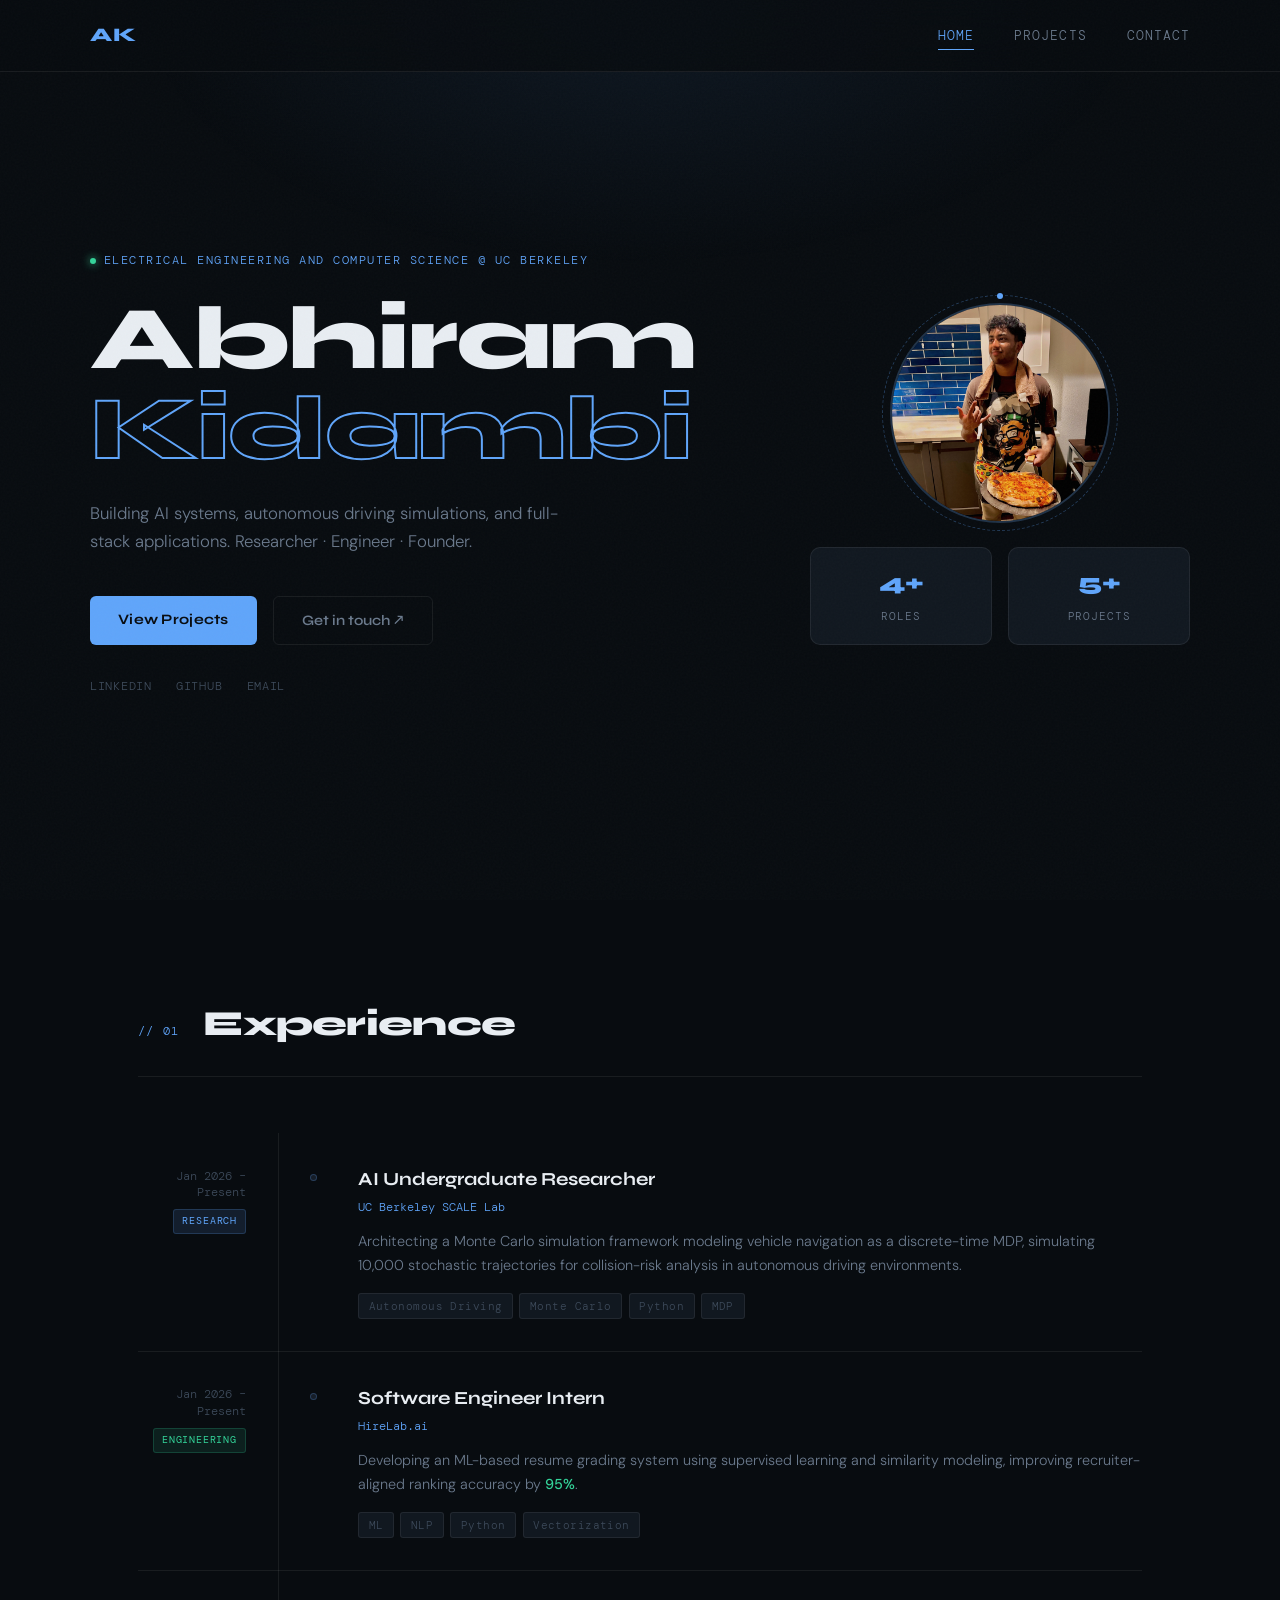
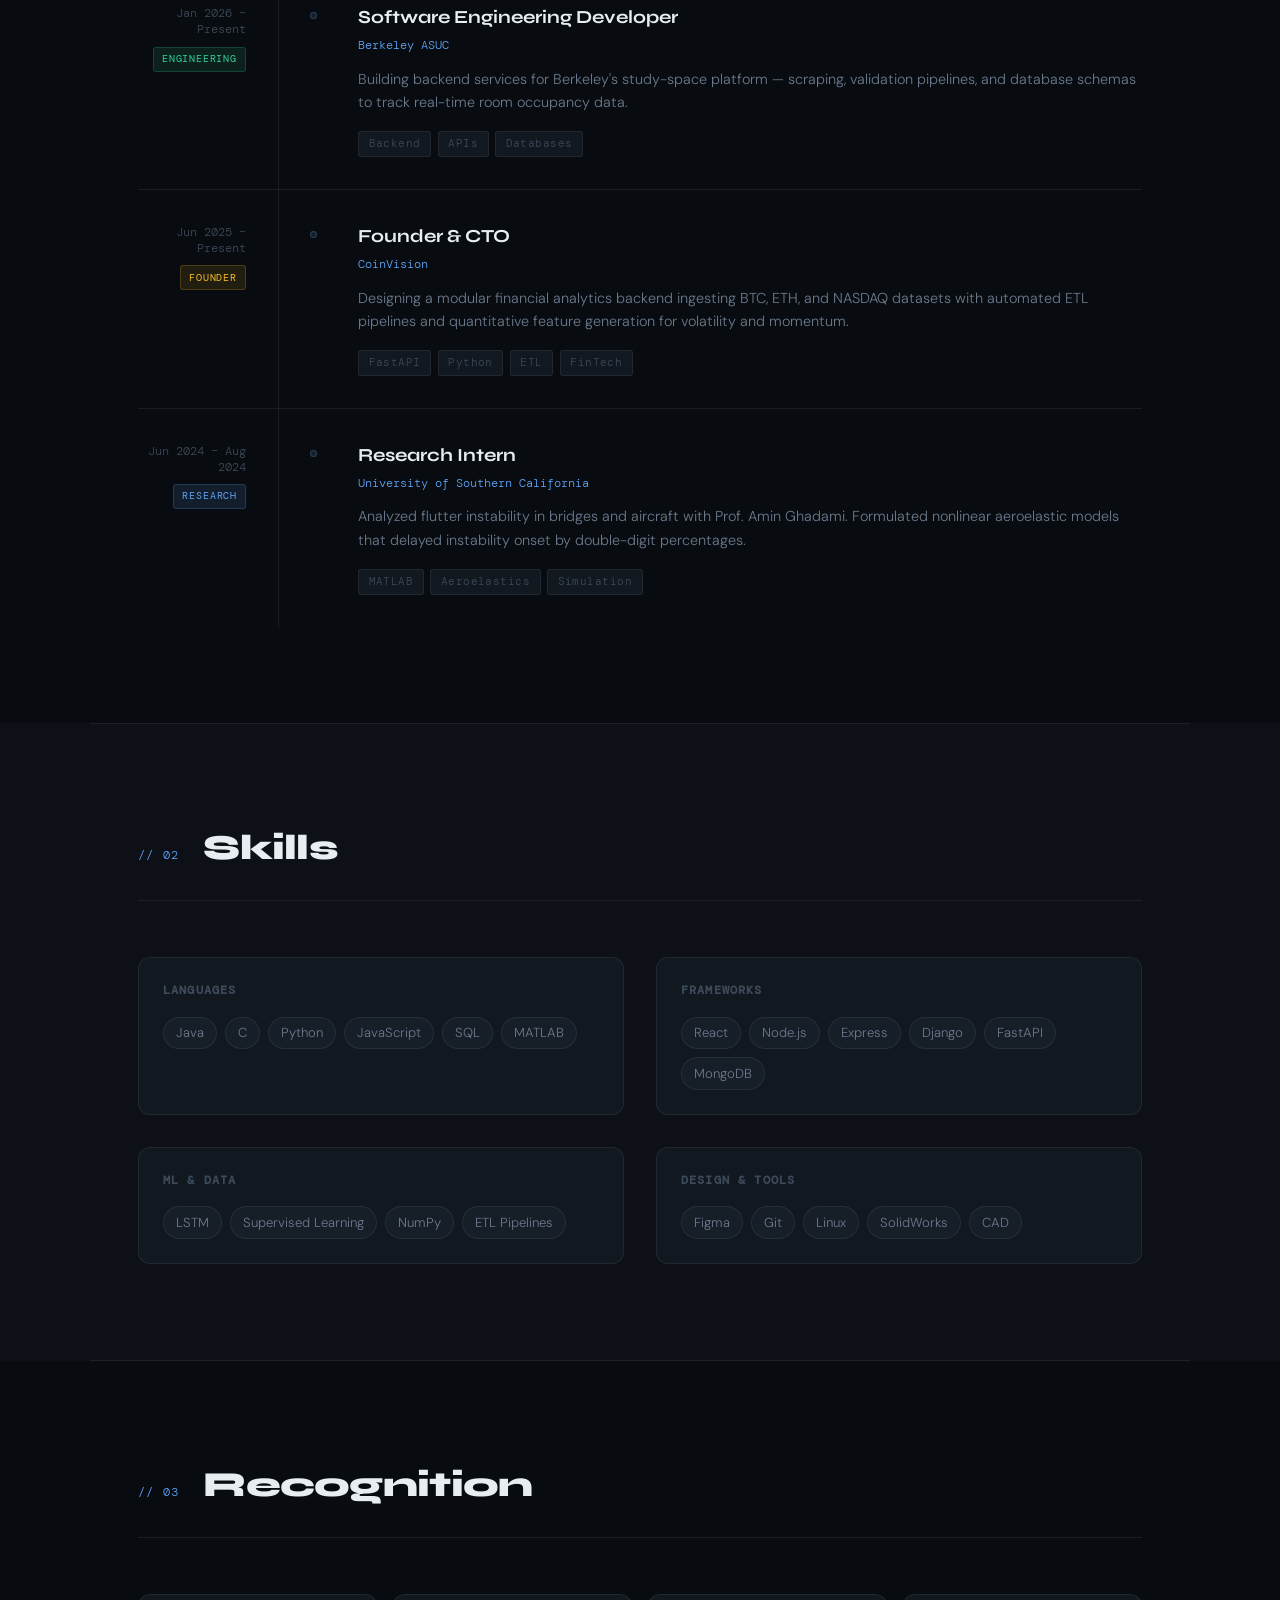
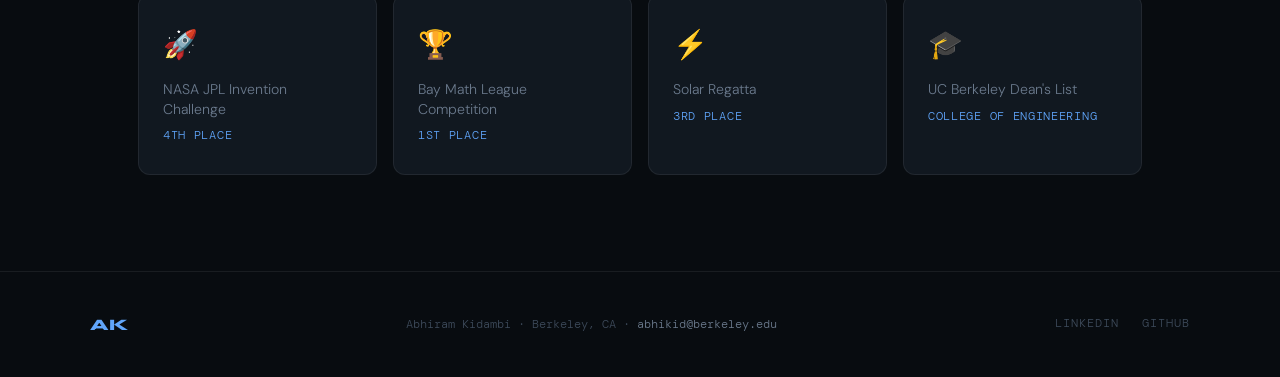
==== commit 0be47b10: "finished" ====
--- a/index.html
+++ b/index.html
@@ -26,7 +26,7 @@
   <section id="hero">
     <div class="hero-inner">
       <div class="hero-left">
-        <p class="eyebrow"><span class="dot"></span> EECS @ UC Berkeley · Dean's List</p>
+        <p class="eyebrow"><span class="dot"></span> Electrical Engineering and Computer Science @ UC Berkeley</p>
         <h1>Abhiram<br><span class="outline-text">Kidambi</span></h1>
         <p class="hero-sub">Building AI systems, autonomous driving simulations, and full-stack applications. Researcher · Engineer · Founder.</p>
         <div class="hero-cta">
@@ -45,10 +45,6 @@
           <div class="profile-ring"></div>
         </div>
         <div class="stat-cards">
-          <div class="stat">
-            <span class="stat-num">3.74</span>
-            <span class="stat-label">GPA</span>
-          </div>
           <div class="stat">
             <span class="stat-num">4+</span>
             <span class="stat-label">Roles</span>
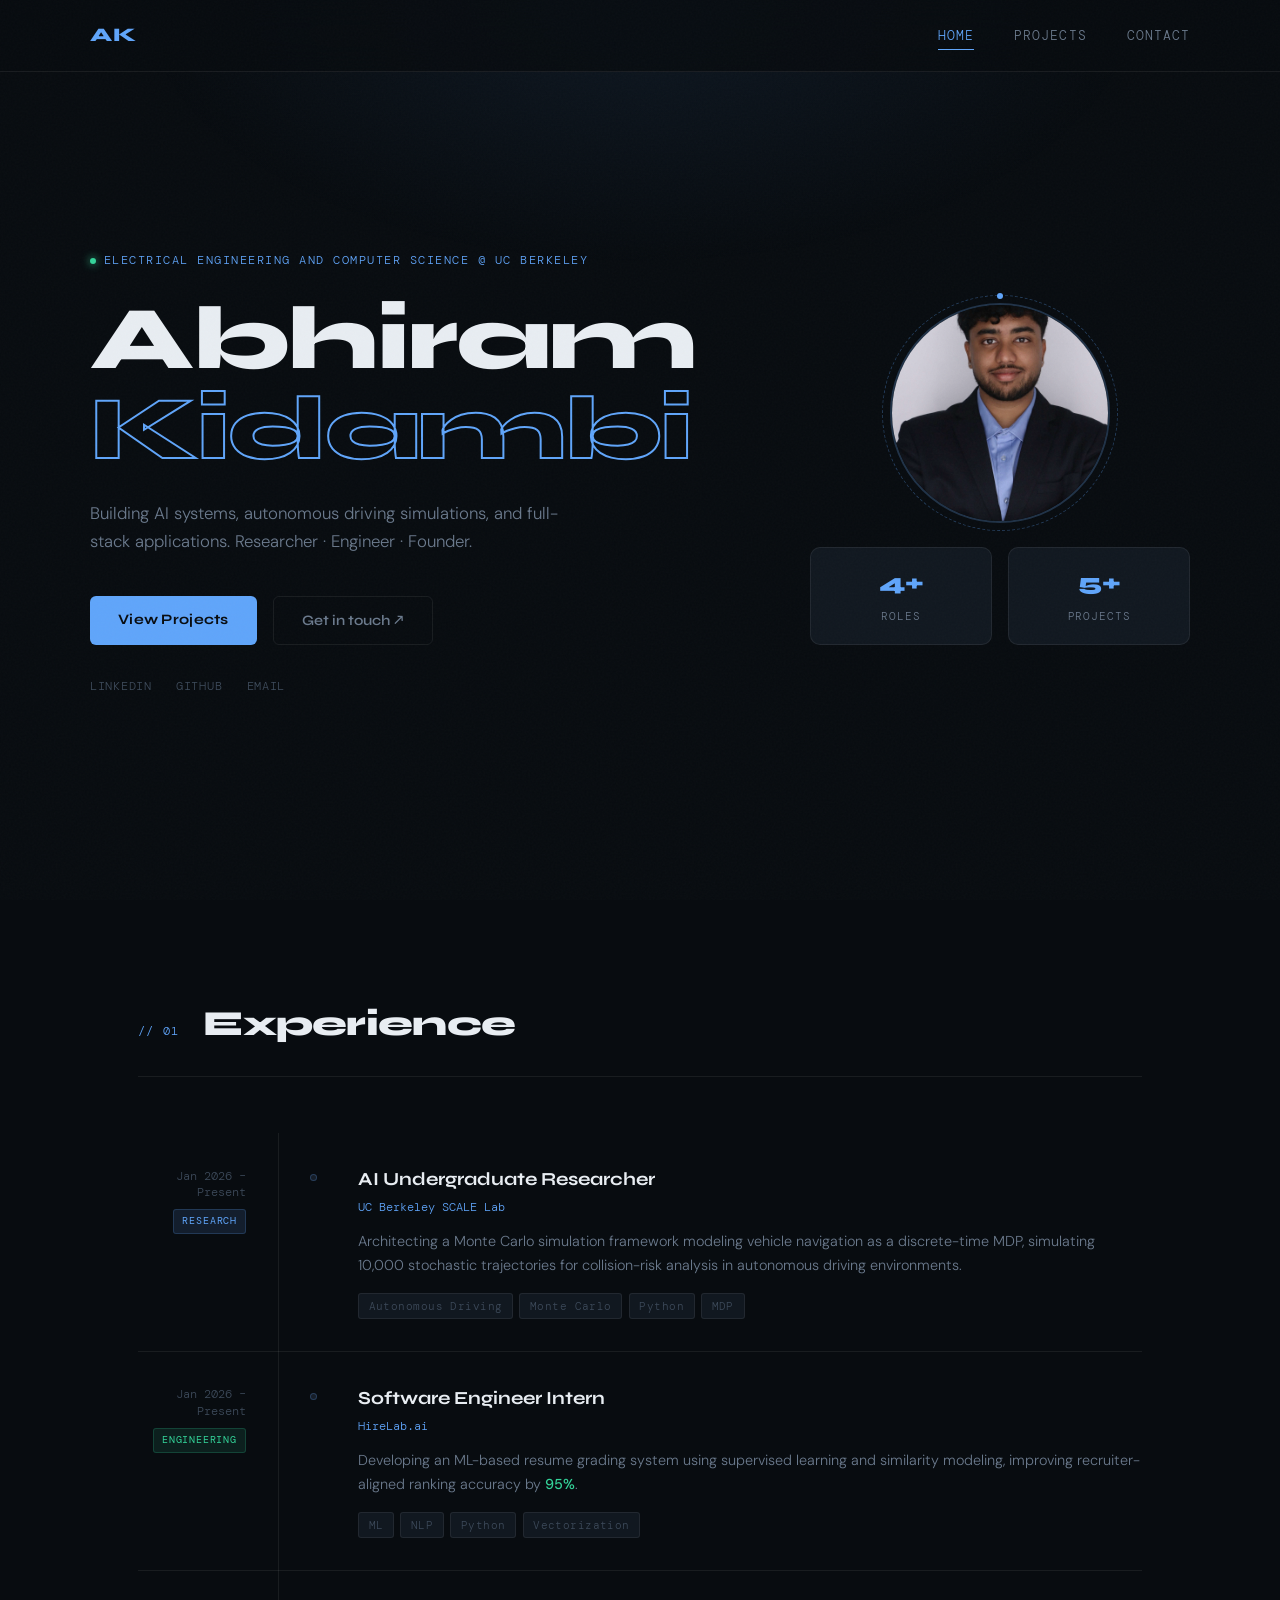
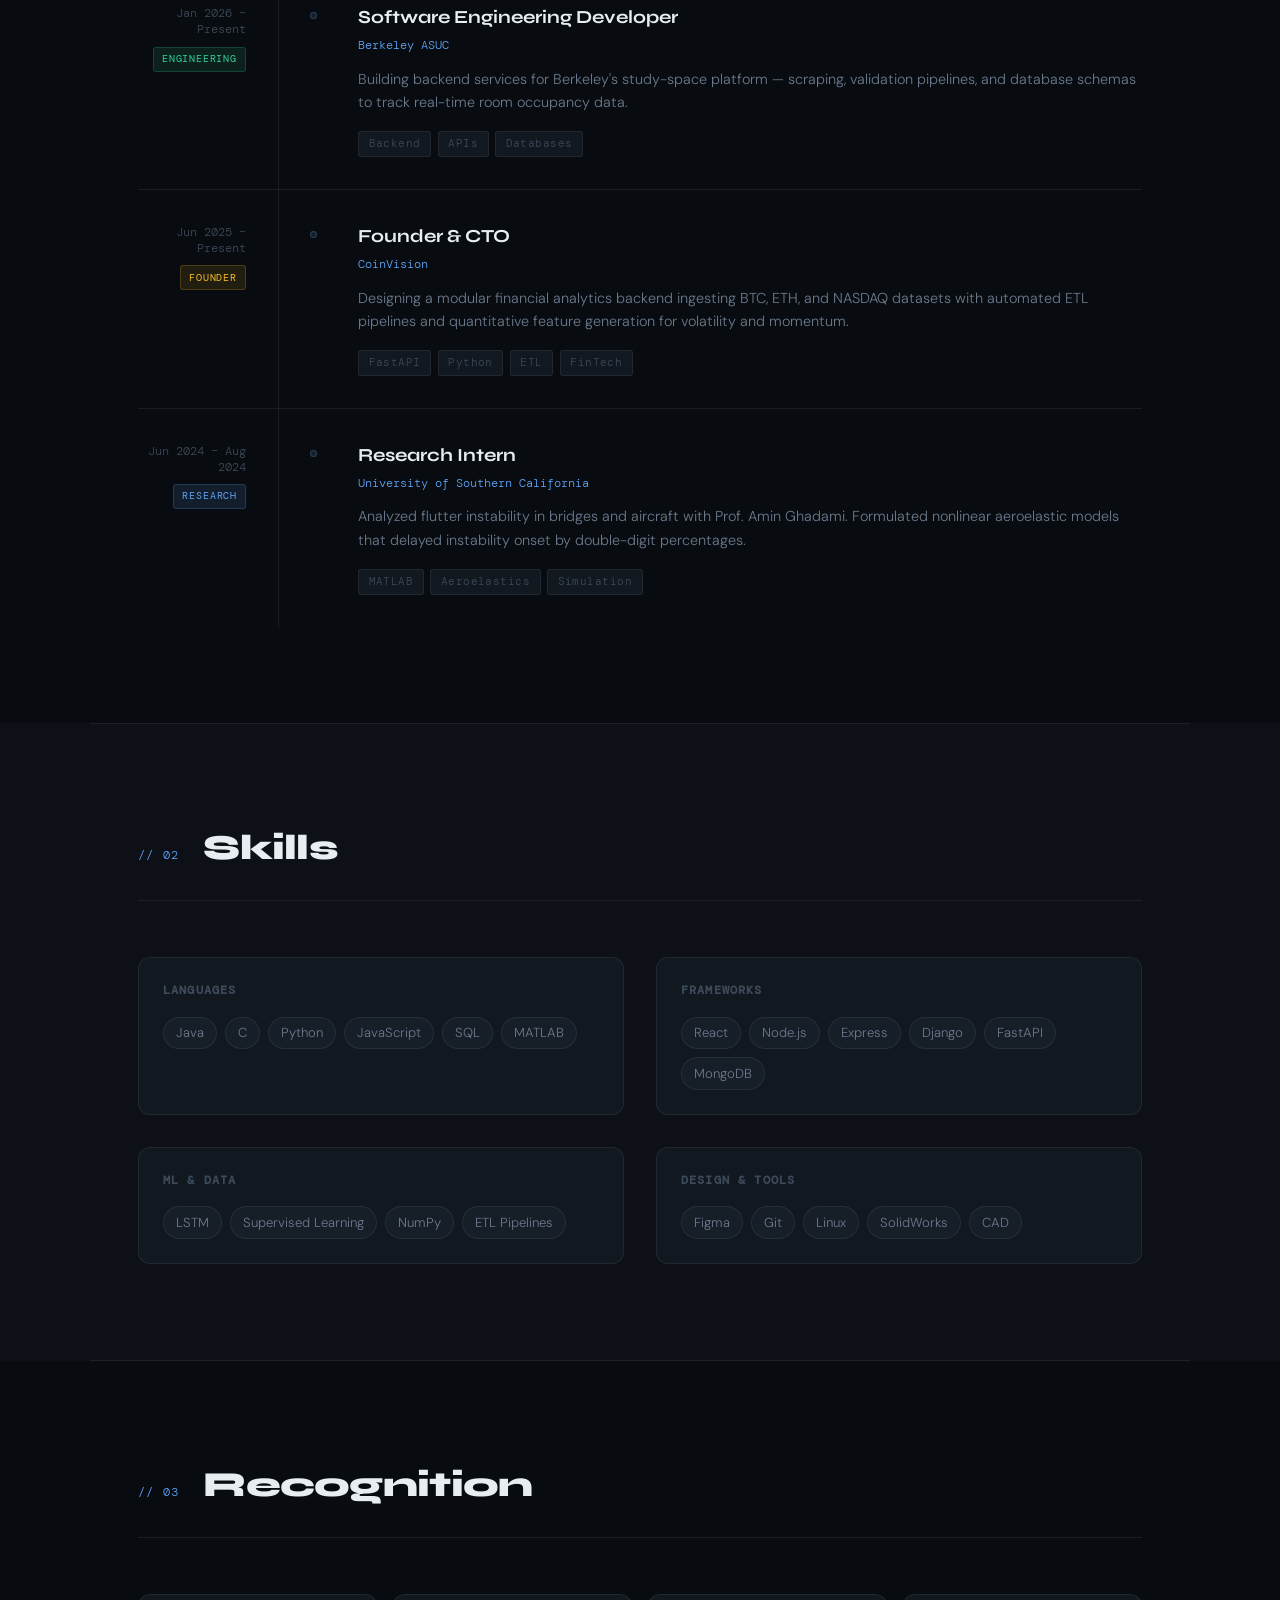
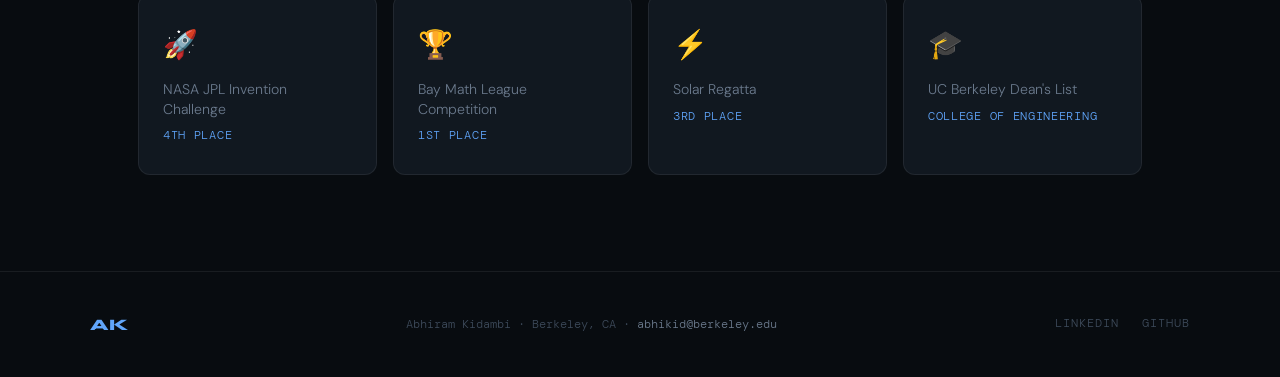
==== commit 75e90a29: "finished" ====
--- a/index.html
+++ b/index.html
@@ -41,7 +41,7 @@
       </div>
       <div class="hero-right">
         <div class="profile-wrapper">
-          <img src="assets/profile.jpeg" alt="Abhiram Kidambi" class="profile-pic" />
+          <img src="assets/profile.jpg" alt="Abhiram Kidambi" class="profile-pic" />
           <div class="profile-ring"></div>
         </div>
         <div class="stat-cards">
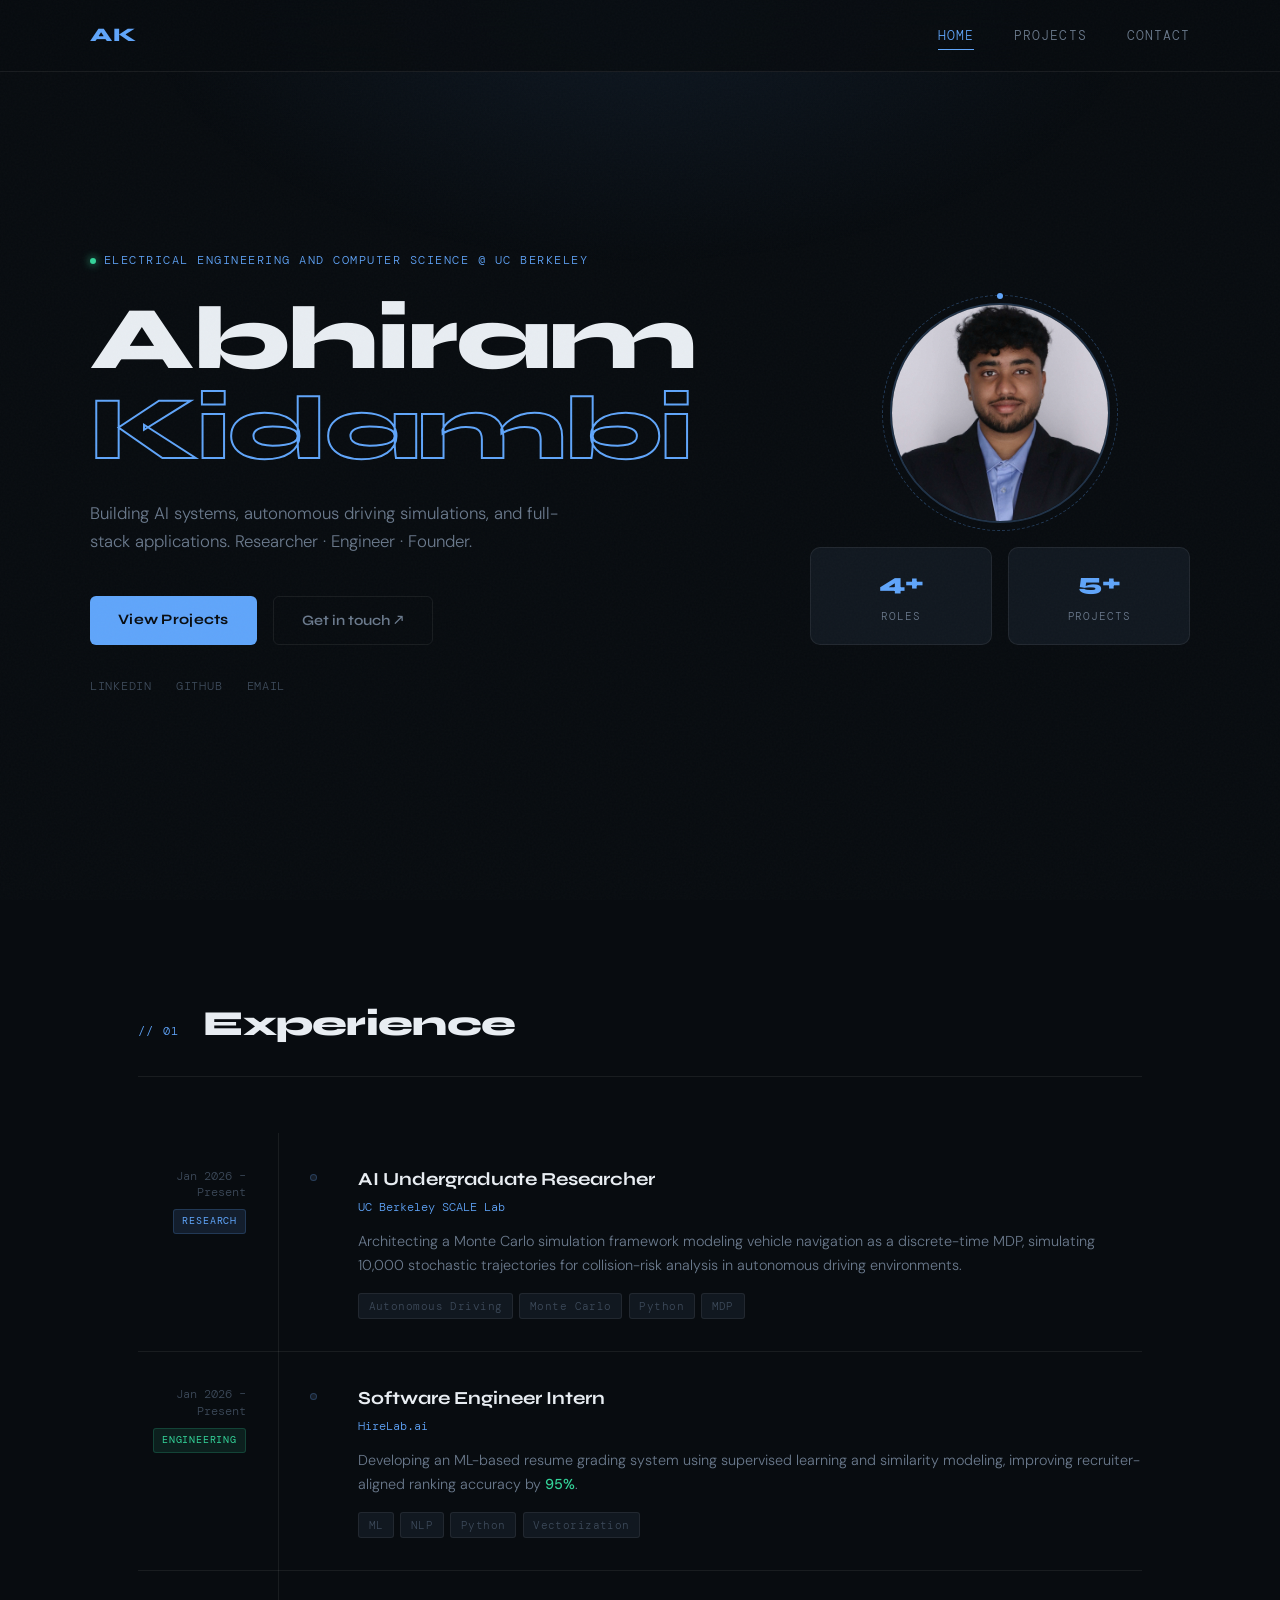
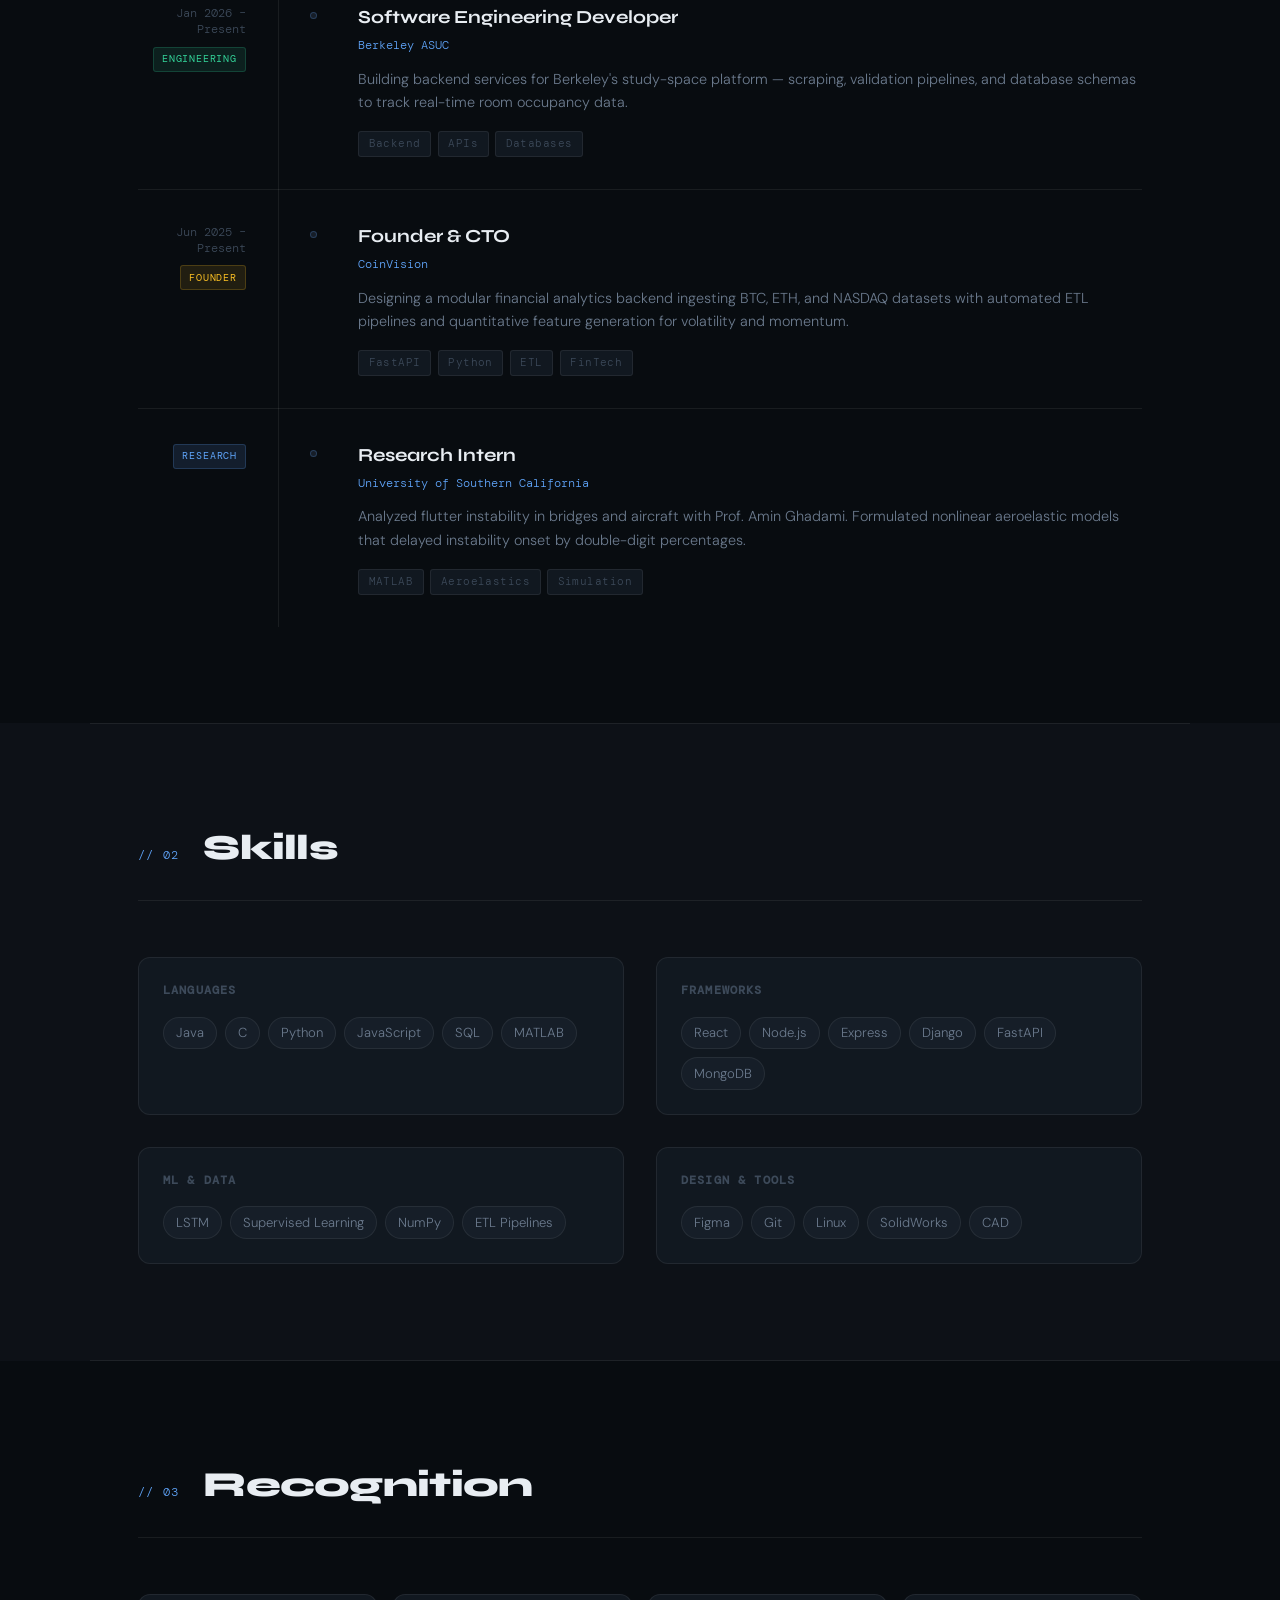
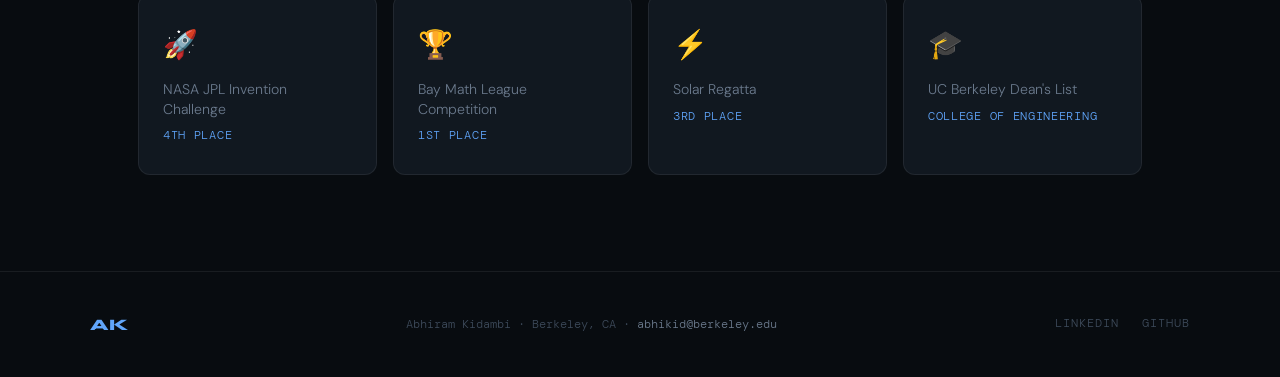
==== commit de2cc18a: "final" ====
--- a/index.html
+++ b/index.html
@@ -115,7 +115,6 @@
         </div>
         <div class="timeline-item">
           <div class="timeline-meta">
-            <span class="tl-date">Jun 2024 – Aug 2024</span>
             <span class="tl-type research">Research</span>
           </div>
           <div class="timeline-content">
--- a/style.css
+++ b/style.css
@@ -295,6 +295,7 @@
   width: 220px;
   height: 220px;
   object-fit: cover;
+  object-position: 45% 20%;
   border-radius: 50%;
   border: 2px solid var(--border-accent);
   position: relative;
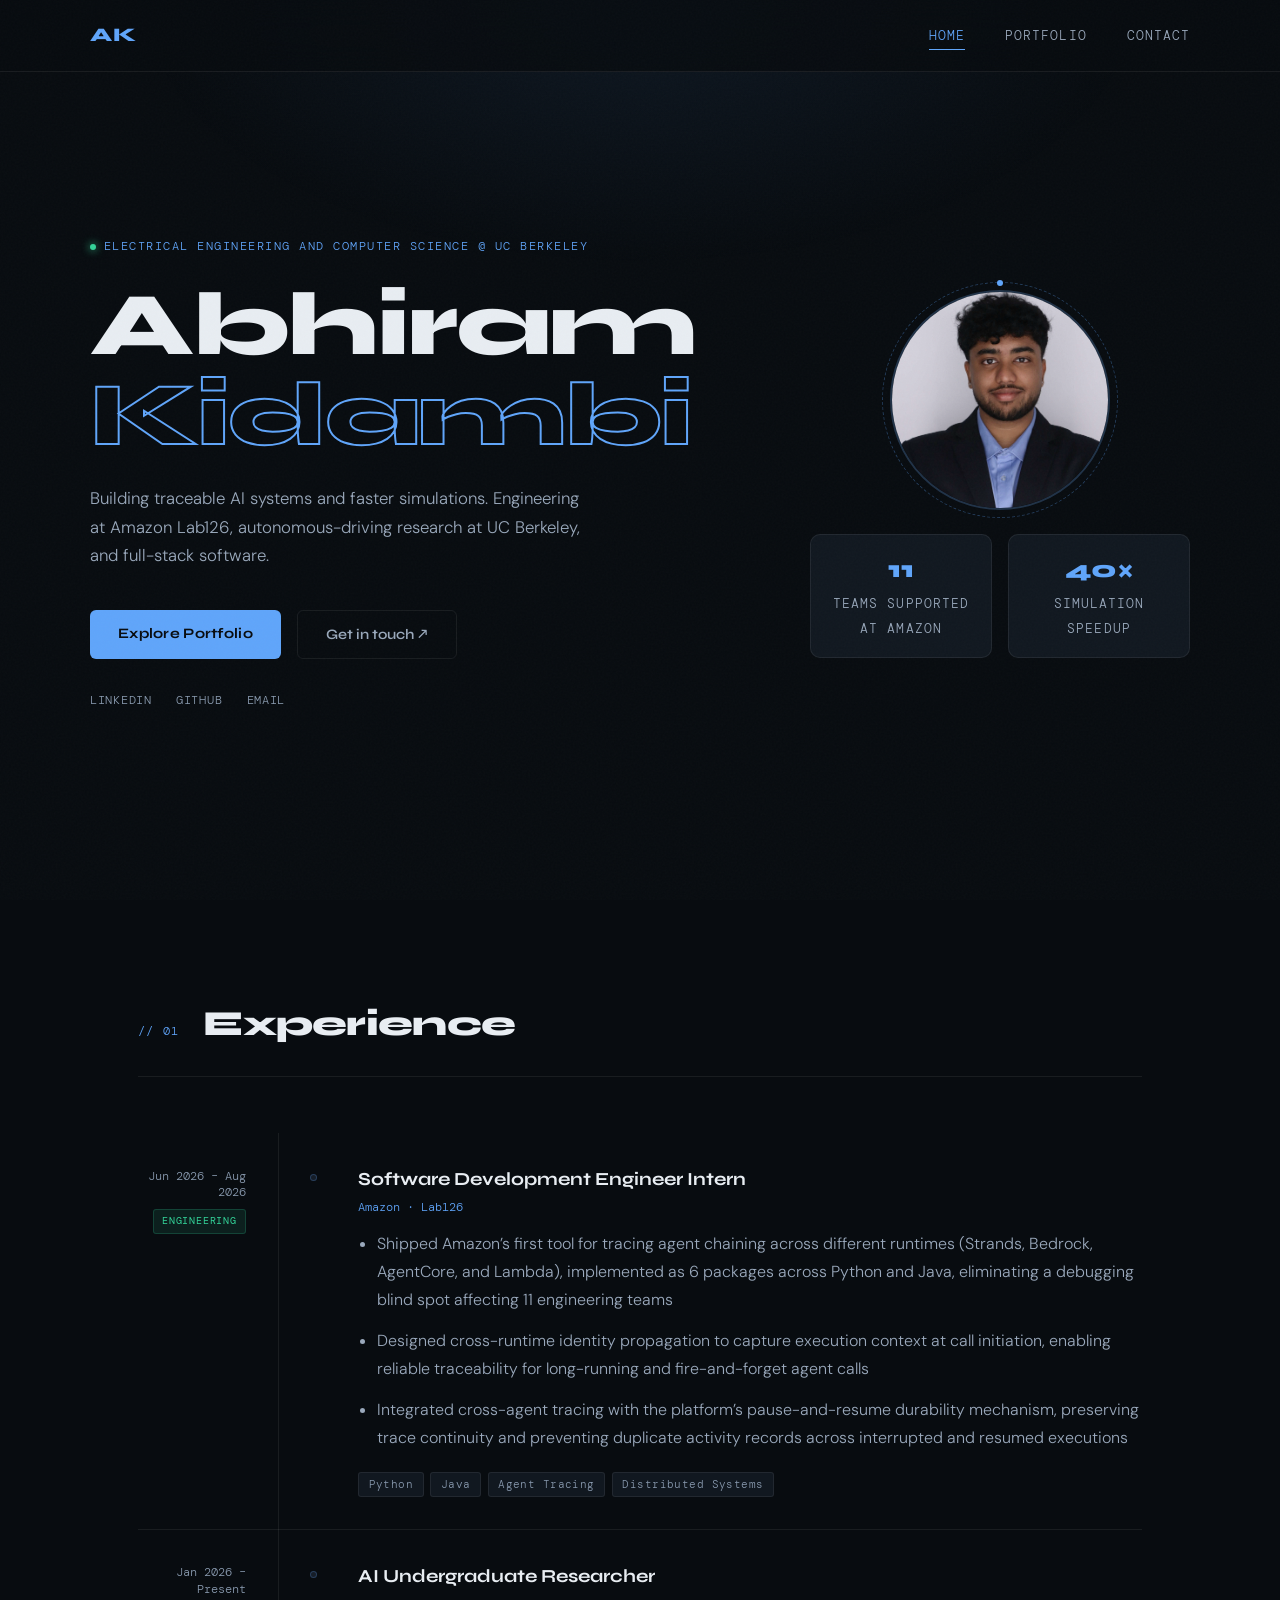
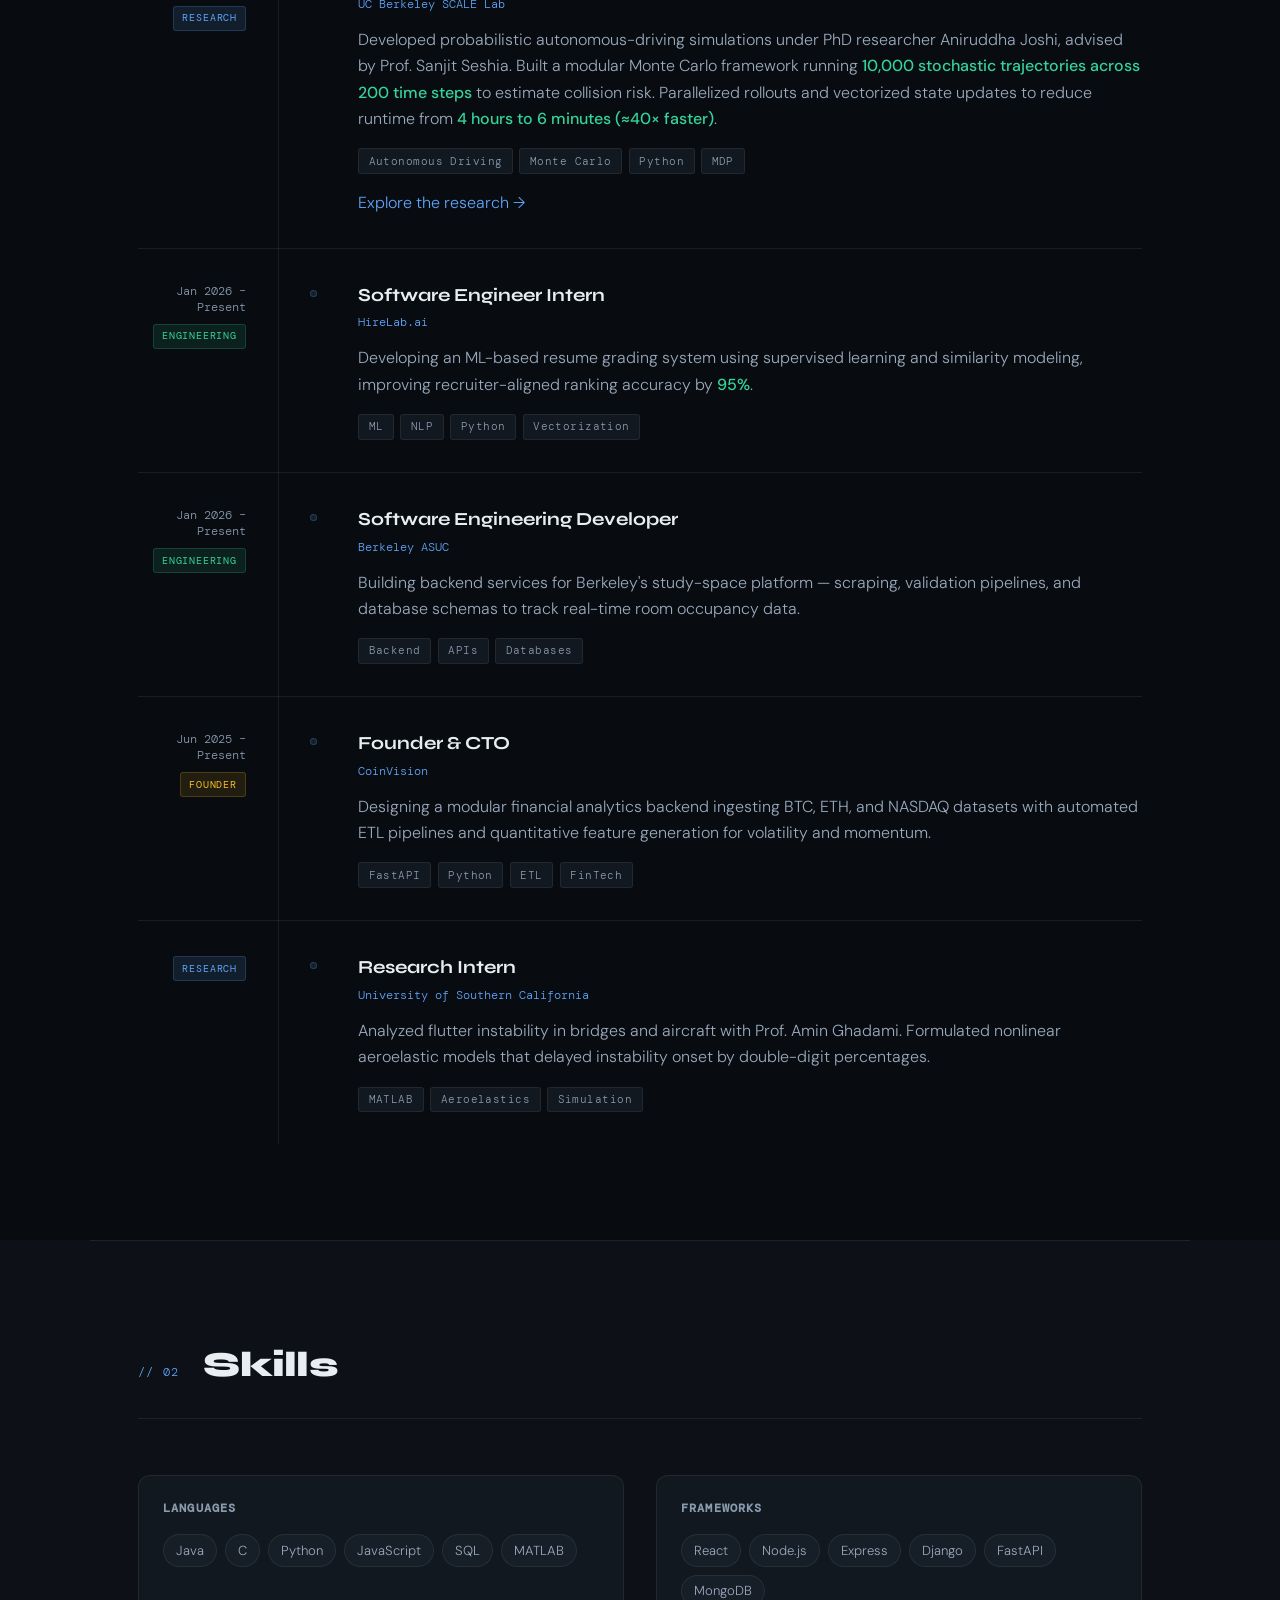
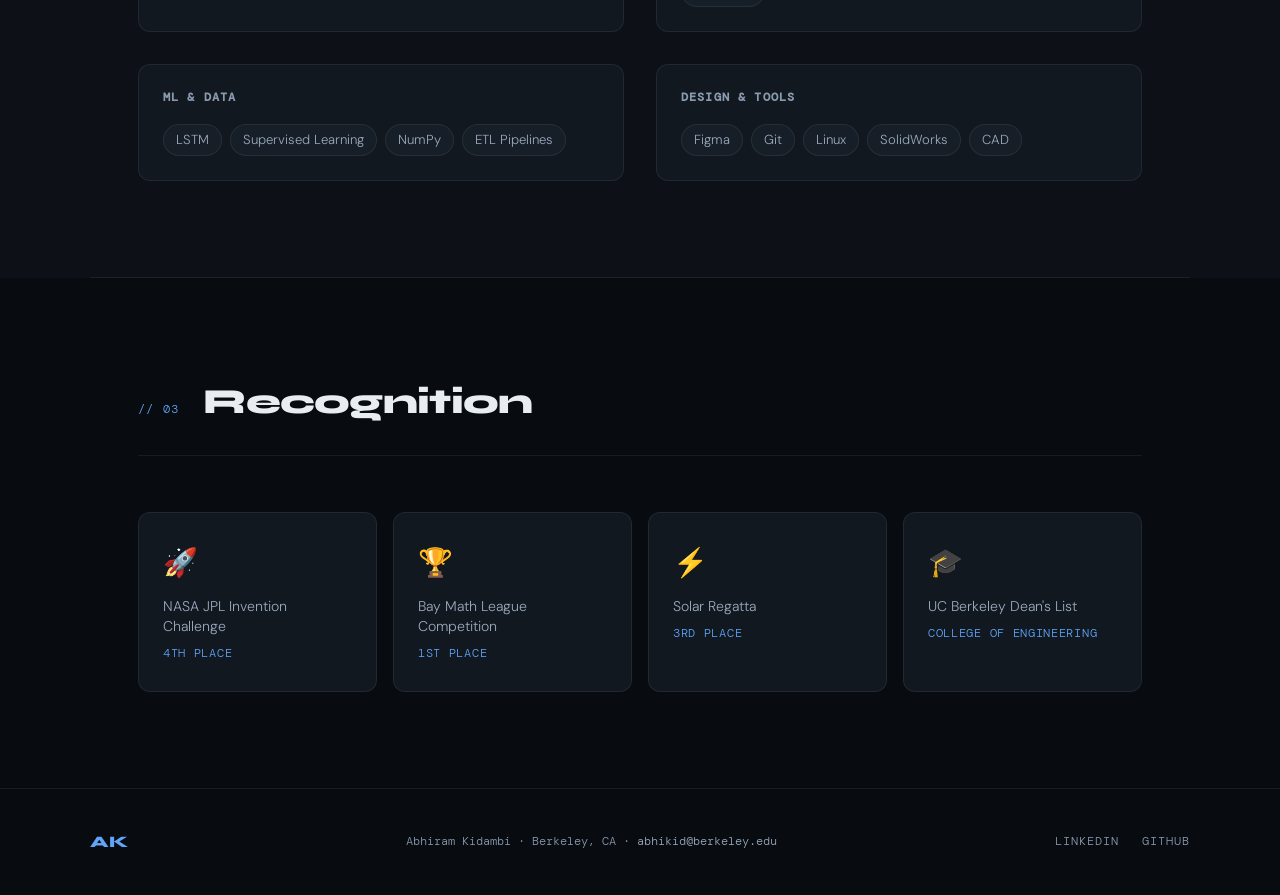
==== commit 09109ab8: "Feature Amazon agent tracing and Berkeley research in portfolio" ====
--- a/index.html
+++ b/index.html
@@ -3,7 +3,8 @@
 <head>
   <meta charset="UTF-8" />
   <meta name="viewport" content="width=device-width, initial-scale=1.0" />
-  <title>Abhiram Kidambi</title>
+  <meta name="description" content="Abhiram Kidambi’s engineering and research portfolio: cross-runtime agent tracing at Amazon, autonomous-driving research at Berkeley, and software projects." />
+  <title>Abhiram Kidambi | Engineering &amp; Research</title>
   <link rel="preconnect" href="https://fonts.googleapis.com">
   <link href="https://fonts.googleapis.com/css2?family=Syne:wght@400;600;700;800&family=DM+Mono:ital,wght@0,300;0,400;1,300&family=DM+Sans:opsz,wght@9..40,300;9..40,400;9..40,500&display=swap" rel="stylesheet">
   <link rel="stylesheet" href="style.css" />
@@ -17,7 +18,7 @@
       <span class="nav-logo">AK</span>
       <div class="nav-links">
         <a href="index.html" class="active">Home</a>
-        <a href="projects.html">Projects</a>
+        <a href="projects.html">Portfolio</a>
         <a href="contact.html">Contact</a>
       </div>
     </nav>
@@ -28,14 +29,14 @@
       <div class="hero-left">
         <p class="eyebrow"><span class="dot"></span> Electrical Engineering and Computer Science @ UC Berkeley</p>
         <h1>Abhiram<br><span class="outline-text">Kidambi</span></h1>
-        <p class="hero-sub">Building AI systems, autonomous driving simulations, and full-stack applications. Researcher · Engineer · Founder.</p>
+        <p class="hero-sub">Building traceable AI systems and faster simulations. Engineering at Amazon Lab126, autonomous-driving research at UC Berkeley, and full-stack software.</p>
         <div class="hero-cta">
-          <a href="projects.html" class="btn-primary">View Projects</a>
+          <a href="projects.html" class="btn-primary">Explore Portfolio</a>
           <a href="contact.html" class="btn-ghost">Get in touch ↗</a>
         </div>
         <div class="hero-links">
-          <a href="https://linkedin.com/in/abhi-kidambi" target="_blank">LinkedIn</a>
-          <a href="https://github.com/abhikid" target="_blank">GitHub</a>
+          <a href="https://linkedin.com/in/abhi-kidambi" target="_blank" rel="noopener noreferrer">LinkedIn</a>
+          <a href="https://github.com/abhikid" target="_blank" rel="noopener noreferrer">GitHub</a>
           <a href="mailto:abhikid@berkeley.edu">Email</a>
         </div>
       </div>
@@ -46,12 +47,12 @@
         </div>
         <div class="stat-cards">
           <div class="stat">
-            <span class="stat-num">4+</span>
-            <span class="stat-label">Roles</span>
+            <span class="stat-num">11</span>
+            <span class="stat-label">Teams supported at Amazon</span>
           </div>
           <div class="stat">
-            <span class="stat-num">5+</span>
-            <span class="stat-label">Projects</span>
+            <span class="stat-num">40×</span>
+            <span class="stat-label">Simulation speedup</span>
           </div>
         </div>
       </div>
@@ -65,6 +66,19 @@
         <h2>Experience</h2>
       </div>
       <div class="timeline">
+        <div class="timeline-item" id="amazon">
+          <div class="timeline-meta">
+            <span class="tl-date">Jun 2026 – Aug 2026</span>
+            <span class="tl-type engineering">Engineering</span>
+          </div>
+          <div class="timeline-content">
+            <h3>Software Development Engineer Intern</h3>
+            <p class="tl-org">Amazon · Lab126</p>
+            <ul class="experience-bullets"><li>Shipped Amazon’s first tool for tracing agent chaining across different runtimes (Strands, Bedrock, AgentCore, and Lambda), implemented as 6 packages across Python and Java, eliminating a debugging blind spot affecting 11 engineering teams</li><li>Designed cross-runtime identity propagation to capture execution context at call initiation, enabling reliable traceability for long-running and fire-and-forget agent calls</li><li>Integrated cross-agent tracing with the platform’s pause-and-resume durability mechanism, preserving trace continuity and preventing duplicate activity records across interrupted and resumed executions</li></ul>
+            <div class="tl-tags"><span>Python</span><span>Java</span><span>Agent Tracing</span><span>Distributed Systems</span></div>
+          </div>
+        </div>
+
         <div class="timeline-item">
           <div class="timeline-meta">
             <span class="tl-date">Jan 2026 – Present</span>
@@ -73,8 +87,9 @@
           <div class="timeline-content">
             <h3>AI Undergraduate Researcher</h3>
             <p class="tl-org">UC Berkeley SCALE Lab</p>
-            <p class="tl-desc">Architecting a Monte Carlo simulation framework modeling vehicle navigation as a discrete-time MDP, simulating 10,000 stochastic trajectories for collision-risk analysis in autonomous driving environments.</p>
+            <p class="tl-desc">Developed probabilistic autonomous-driving simulations under PhD researcher Aniruddha Joshi, advised by Prof. Sanjit Seshia. Built a modular Monte Carlo framework running <strong>10,000 stochastic trajectories across 200 time steps</strong> to estimate collision risk. Parallelized rollouts and vectorized state updates to reduce runtime from <strong>4 hours to 6 minutes (≈40× faster)</strong>.</p>
             <div class="tl-tags"><span>Autonomous Driving</span><span>Monte Carlo</span><span>Python</span><span>MDP</span></div>
+            <a class="work-link" href="projects.html#research">Explore the research →</a>
           </div>
         </div>
         <div class="timeline-item">
@@ -175,8 +190,8 @@
       <span class="footer-logo">AK</span>
       <p>Abhiram Kidambi · Berkeley, CA · <a href="mailto:abhikid@berkeley.edu">abhikid@berkeley.edu</a></p>
       <div class="footer-links">
-        <a href="https://linkedin.com/in/abhi-kidambi" target="_blank">LinkedIn</a>
-        <a href="https://github.com/abhikid" target="_blank">GitHub</a>
+        <a href="https://linkedin.com/in/abhi-kidambi" target="_blank" rel="noopener noreferrer">LinkedIn</a>
+        <a href="https://github.com/abhikid" target="_blank" rel="noopener noreferrer">GitHub</a>
       </div>
     </div>
   </footer>
--- a/style.css
+++ b/style.css
@@ -9,8 +9,8 @@
   --border: rgba(255,255,255,0.07);
   --border-accent: rgba(96,165,250,0.25);
   --text: #e8edf2;
-  --text-muted: #6b7a8d;
-  --text-dim: #3d4a5a;
+  --text-muted: #9aa9bc;
+  --text-dim: #8a9bb0;
   --accent: #60a5fa;
   --accent2: #38bdf8;
   --accent-green: #34d399;
@@ -924,3 +924,32 @@
   .awards-row { grid-template-columns: 1fr 1fr; }
   .stat-cards { gap: 0.5rem; }
 }
+
+/* Portfolio case studies */
+[id] { scroll-margin-top: 100px; }
+a:focus-visible, button:focus-visible { outline: 2px solid var(--accent); outline-offset: 5px; }
+.experience-bullets { padding-left: 1.2rem; color: var(--text-muted); font-size: 1rem; line-height: 1.75; }
+.experience-bullets li + li { margin-top: 0.8rem; }
+.experience-bullets + .tl-tags { margin-top: 1.25rem; }
+.work-link { display: inline-block; margin-top: 1rem; color: var(--accent); }
+.portfolio-jump { display: flex; justify-content: flex-start; flex-wrap: wrap; gap: 1rem 2rem; margin-bottom: 2.5rem; color: var(--accent); }
+.work-study { border: 1px solid var(--border-accent); background: var(--surface); padding: clamp(1.4rem, 4vw, 3rem); border-radius: 14px; margin-bottom: 2rem; }
+.work-study h2 { font-family: var(--font-display); font-size: clamp(1.6rem, 3vw, 2.3rem); line-height: 1.25; margin: 0.75rem 0; }
+.work-role { color: var(--text-muted); margin-bottom: 2rem; }
+.research-metrics { display: grid; grid-template-columns: repeat(3, 1fr); gap: 1.5rem; padding: 1.5rem 0; border-top: 1px solid var(--border); border-bottom: 1px solid var(--border); margin-bottom: 2rem; }
+.research-metrics strong { display: block; color: var(--accent-green); font-family: var(--font-display); font-size: clamp(1.4rem, 2.6vw, 2rem); }
+.research-metrics span { color: var(--text-muted); font-size: 0.875rem; }
+.study-details { display: grid; grid-template-columns: repeat(3, 1fr); gap: 1.5rem; margin-bottom: 2rem; }
+.study-details h3 { font-size: 1rem; margin-bottom: 0.5rem; }
+.study-details p { color: var(--text-muted); font-size: 1rem; }
+.tl-desc, .project-info p { font-size: 1rem; }
+.stat-label { max-width: 150px; font-size: 0.8rem; }
+@media (max-width: 600px) {
+  .research-metrics, .study-details { grid-template-columns: 1fr; }
+  .nav-links { gap: 1.2rem; }
+  .work-study .eyebrow { justify-content: flex-start; }
+}
+@media (prefers-reduced-motion: reduce) {
+  html { scroll-behavior: auto; }
+  *, *::before, *::after { animation: none !important; transition: none !important; }
+}
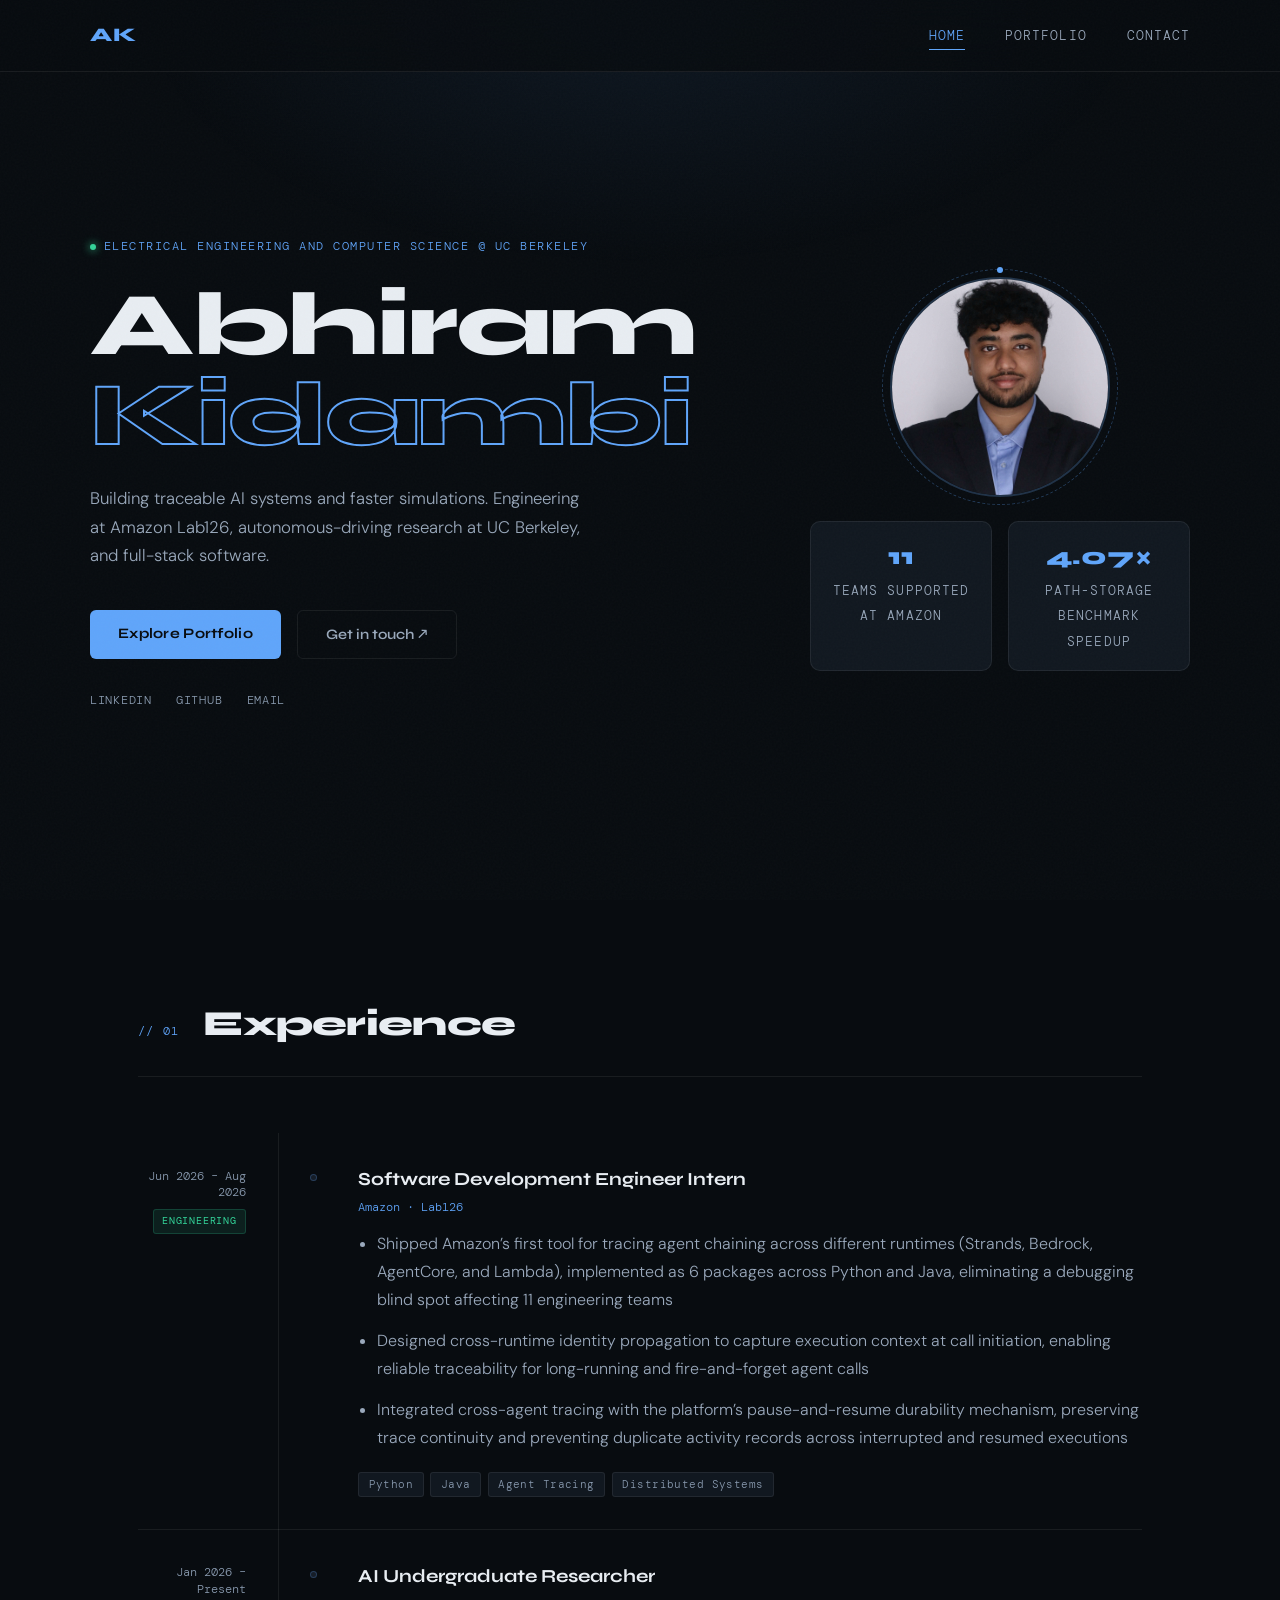
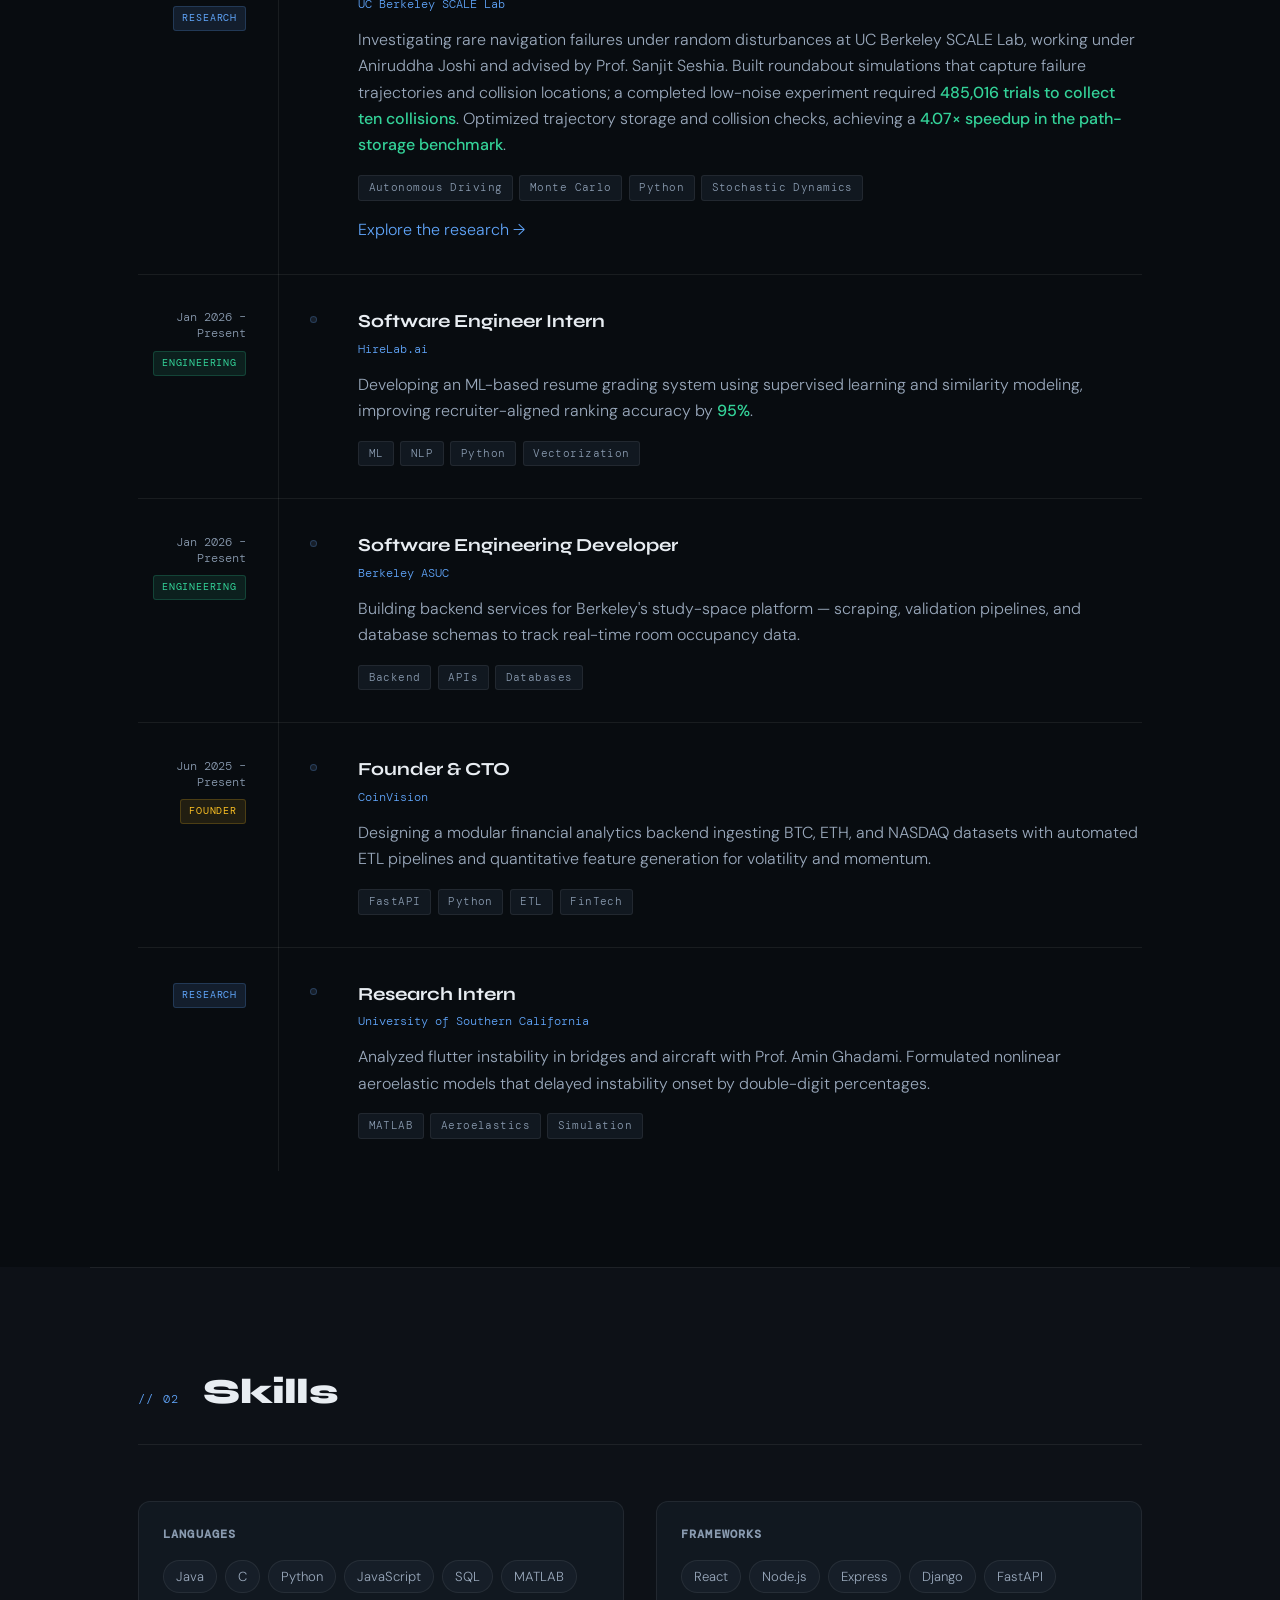
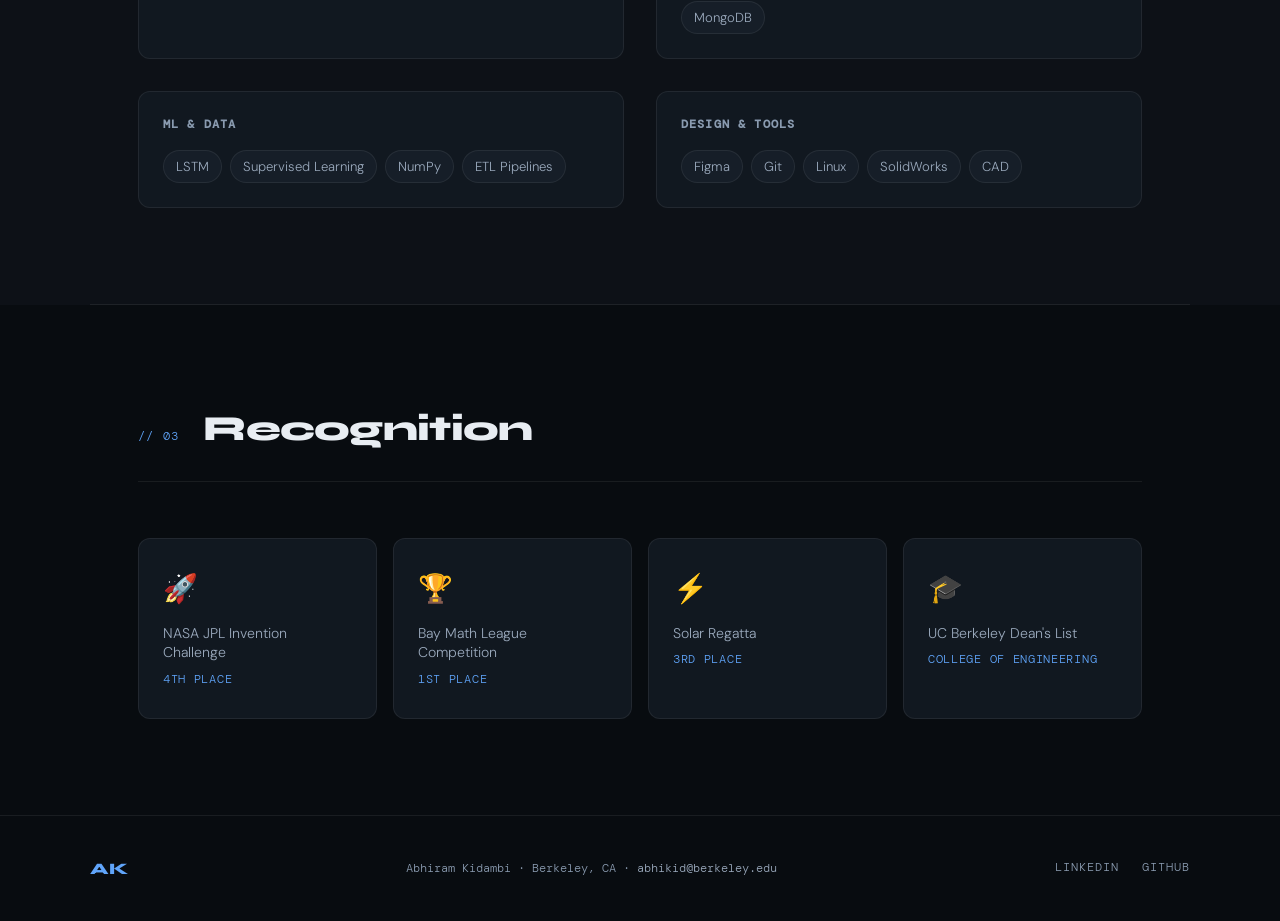
==== commit ffc2feaf: "Feature new roundabout trajectories and rare failure research" ====
--- a/index.html
+++ b/index.html
@@ -51,8 +51,8 @@
             <span class="stat-label">Teams supported at Amazon</span>
           </div>
           <div class="stat">
-            <span class="stat-num">40×</span>
-            <span class="stat-label">Simulation speedup</span>
+            <span class="stat-num">4.07×</span>
+            <span class="stat-label">Path-storage benchmark speedup</span>
           </div>
         </div>
       </div>
@@ -87,8 +87,8 @@
           <div class="timeline-content">
             <h3>AI Undergraduate Researcher</h3>
             <p class="tl-org">UC Berkeley SCALE Lab</p>
-            <p class="tl-desc">Developed probabilistic autonomous-driving simulations under PhD researcher Aniruddha Joshi, advised by Prof. Sanjit Seshia. Built a modular Monte Carlo framework running <strong>10,000 stochastic trajectories across 200 time steps</strong> to estimate collision risk. Parallelized rollouts and vectorized state updates to reduce runtime from <strong>4 hours to 6 minutes (≈40× faster)</strong>.</p>
-            <div class="tl-tags"><span>Autonomous Driving</span><span>Monte Carlo</span><span>Python</span><span>MDP</span></div>
+            <p class="tl-desc">Investigating rare navigation failures under random disturbances at UC Berkeley SCALE Lab, working under Aniruddha Joshi and advised by Prof. Sanjit Seshia. Built roundabout simulations that capture failure trajectories and collision locations; a completed low-noise experiment required <strong>485,016 trials to collect ten collisions</strong>. Optimized trajectory storage and collision checks, achieving a <strong>4.07× speedup in the path-storage benchmark</strong>.</p>
+            <div class="tl-tags"><span>Autonomous Driving</span><span>Monte Carlo</span><span>Python</span><span>Stochastic Dynamics</span></div>
             <a class="work-link" href="projects.html#research">Explore the research →</a>
           </div>
         </div>
--- a/style.css
+++ b/style.css
@@ -953,3 +953,35 @@
   html { scroll-behavior: auto; }
   *, *::before, *::after { animation: none !important; transition: none !important; }
 }
+
+/* Original research figures retain their full axes, legends, and proportions. */
+.research-gallery { display: grid; grid-template-columns: repeat(2, minmax(0, 1fr)); gap: 1.5rem; margin-bottom: 2rem; }
+.research-figure { min-width: 0; border: 1px solid var(--border); border-radius: 10px; overflow: hidden; }
+.research-figure > a { display: flex; align-items: center; background: white; aspect-ratio: 1; }
+.research-figure img { display: block; width: 100%; height: auto; }
+.research-figure-wide { grid-column: 1 / -1; }
+.research-figure-wide > a { aspect-ratio: auto; }
+.research-figure figcaption { padding: 1.25rem; }
+.research-figure h3 { font-size: 1.1rem; margin-bottom: 0.6rem; }
+.research-figure p { color: var(--text-muted); line-height: 1.7; }
+.research-figure figcaption a { display: inline-block; color: var(--accent); font-size: 0.875rem; margin-top: 0.8rem; }
+@media (max-width: 700px) {
+  .research-gallery { grid-template-columns: 1fr; }
+}
+
+.gallery-heading { font-family: var(--font-display); font-size: 1.25rem; margin: 2rem 0 1rem; }
+.landscape-gallery { grid-template-columns: repeat(3, minmax(0, 1fr)); }
+.landscape-gallery .research-figure > a { aspect-ratio: 10 / 7; }
+.results-gallery { grid-template-columns: minmax(0, 1fr); }
+.results-gallery .research-figure:not(.research-figure-wide) { display: grid; grid-template-columns: minmax(0, 1.2fr) minmax(0, 1fr); align-items: center; }
+@media (max-width: 900px) {
+  .landscape-gallery { grid-template-columns: 1fr; }
+}
+@media (max-width: 600px) {
+  .results-gallery .research-figure:not(.research-figure-wide) { grid-template-columns: 1fr; }
+}
+
+/* Navigation experiments: full plots with uncropped axes and legends. */
+.navigation-gallery .research-figure > a { aspect-ratio: auto; }
+.research-intro { font-size: 1.1rem; color: var(--text-muted); line-height: 1.8; margin-bottom: 2rem; max-width: 78ch; }
+.research-note { color: var(--text-muted); font-size: 0.875rem; line-height: 1.7; margin-bottom: 1.5rem; padding-left: 1rem; border-left: 2px solid var(--border-accent); }
